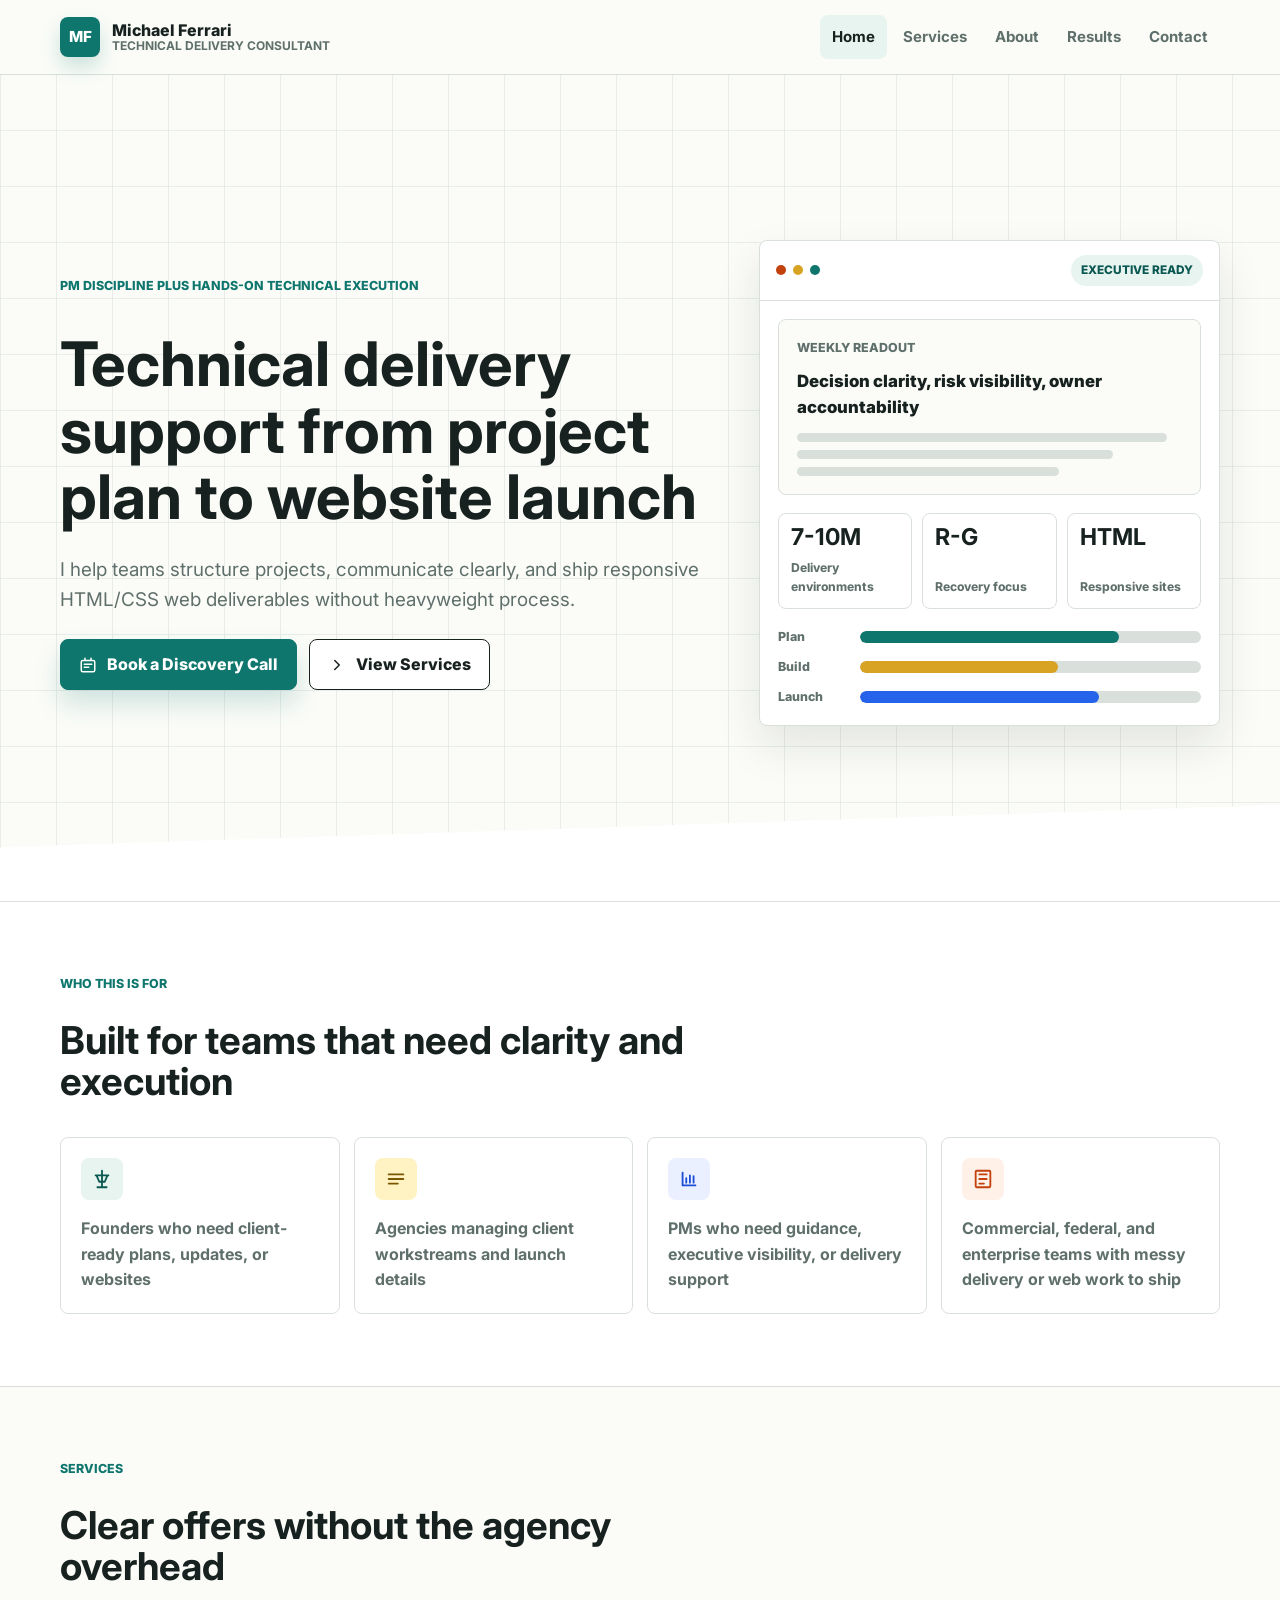
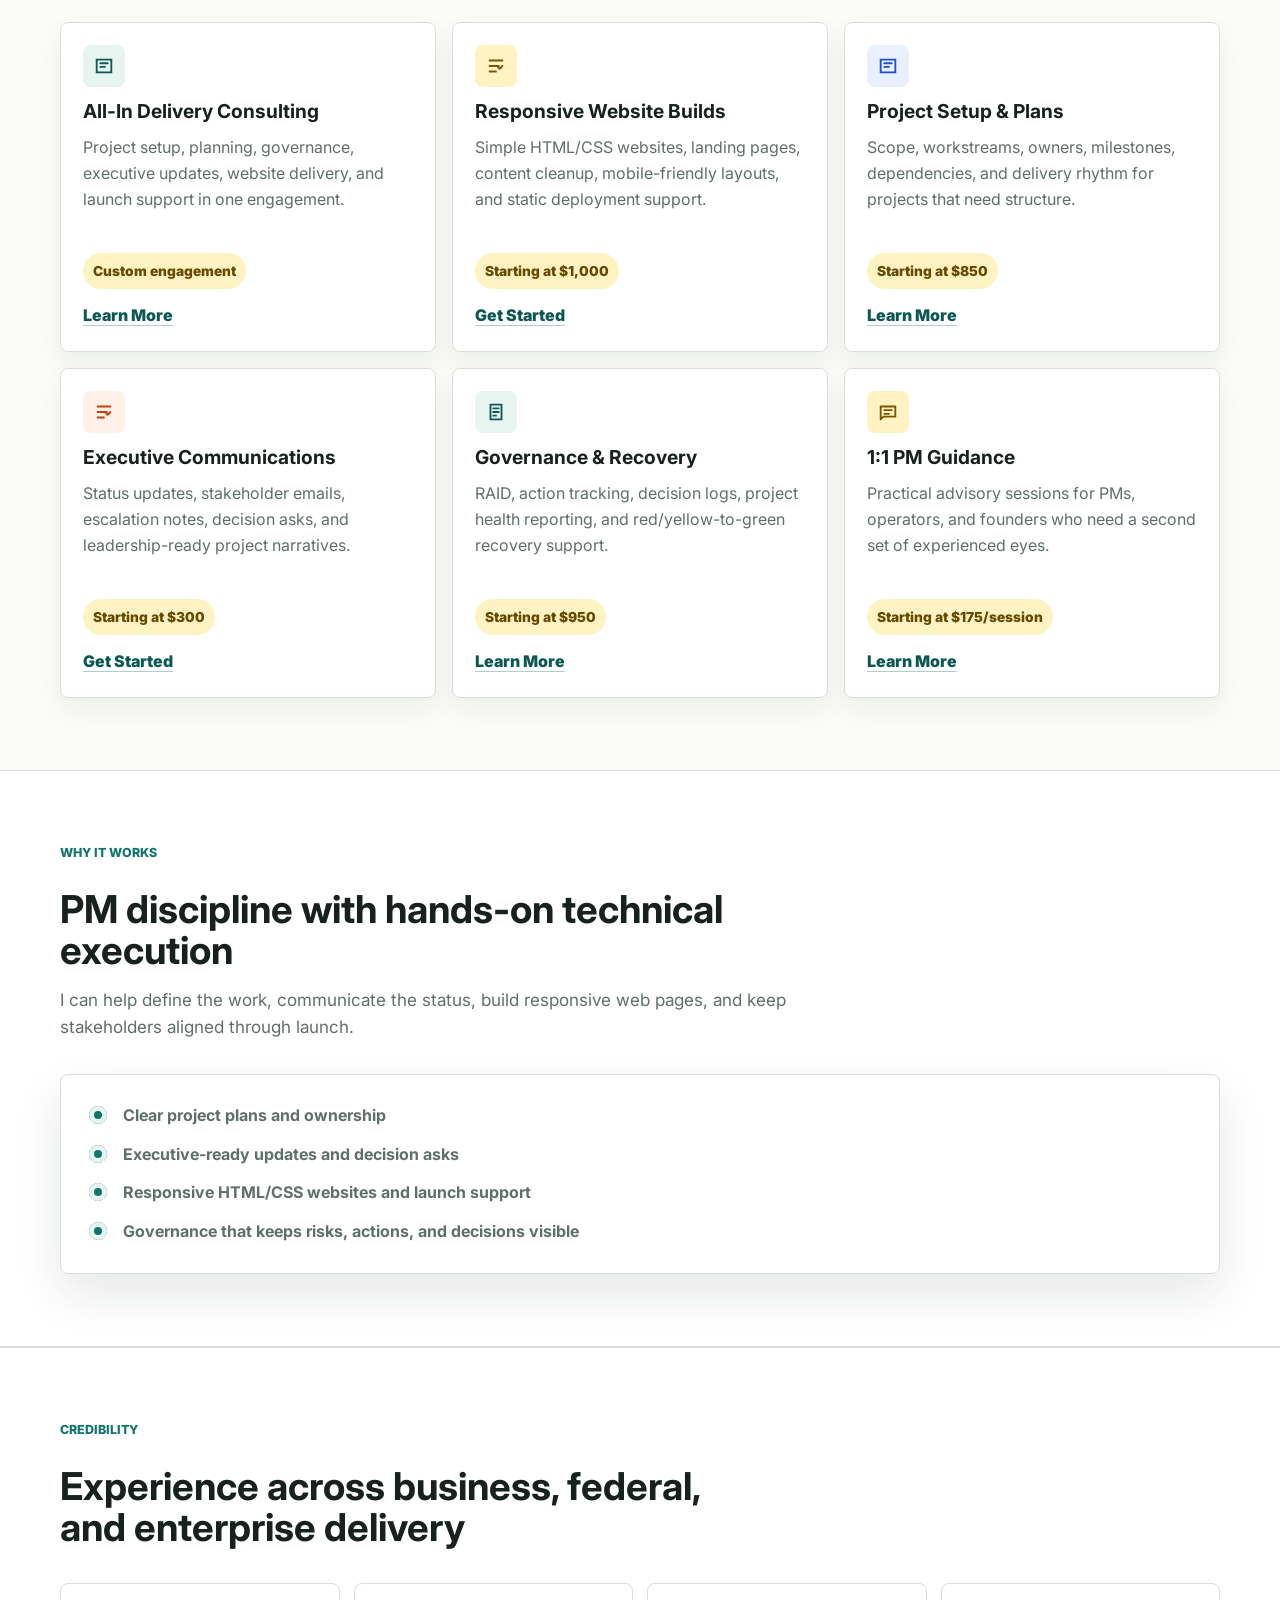
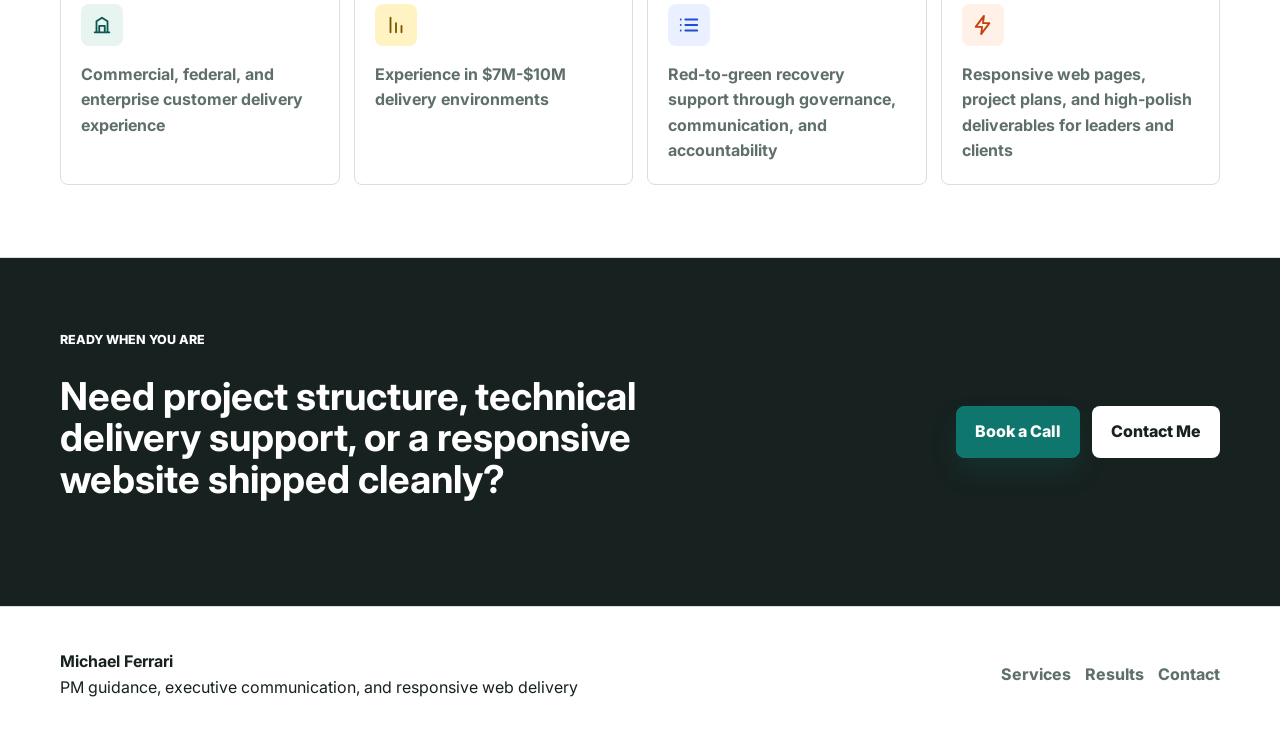
==== index.html @ 396adefd "Add files via upload" ====
<!doctype html>
<html lang="en">
  <head>
    <meta charset="utf-8">
    <meta name="viewport" content="width=device-width, initial-scale=1">
    <meta name="description" content="Michael Ferrari provides technical delivery consulting, PM support, responsive HTML/CSS website builds, project setup, governance, executive updates, and deployment support.">
    <title>Michael Ferrari | Technical Delivery Consulting</title>
    <link rel="preconnect" href="https://fonts.googleapis.com">
    <link rel="preconnect" href="https://fonts.gstatic.com" crossorigin>
    <link href="https://fonts.googleapis.com/css2?family=Inter:wght@500;650;700;800;850&display=swap" rel="stylesheet">
    <link rel="stylesheet" href="styles.css">
  </head>
  <body>
    <a class="skip-link" href="#main">Skip to content</a>
    <header class="site-header">
      <div class="nav-wrap">
        <a class="brand" href="index.html" aria-label="Michael Ferrari home">
          <span class="brand-mark">MF</span>
          <span class="brand-text">Michael Ferrari<span>Technical Delivery Consultant</span></span>
        </a>
        <button class="mobile-toggle" type="button" data-menu-toggle aria-expanded="false" aria-label="Open navigation">
          <svg viewBox="0 0 24 24" aria-hidden="true"><path d="M4 7h16M4 12h16M4 17h16" fill="none" stroke="currentColor" stroke-width="2" stroke-linecap="round"/></svg>
        </button>
        <nav class="nav-menu" data-menu aria-label="Main navigation">
          <a class="nav-link active" href="index.html">Home</a>
          <a class="nav-link" href="services.html">Services</a>
          <a class="nav-link" href="about.html">About</a>
          <a class="nav-link" href="results.html">Results</a>
          <a class="nav-link" href="contact.html">Contact</a>
        </nav>
      </div>
    </header>

    <main id="main">
      <section class="hero">
        <div class="hero-grid">
          <div class="hero-copy">
            <p class="eyebrow">PM discipline plus hands-on technical execution</p>
            <h1>Technical delivery support from project plan to website launch</h1>
            <p class="lead">I help teams structure projects, communicate clearly, and ship responsive HTML/CSS web deliverables without heavyweight process.</p>
            <div class="button-row" aria-label="Primary actions">
              <a class="button primary" href="contact.html">
                <svg viewBox="0 0 24 24" aria-hidden="true"><path d="M7 11h10M7 15h6M8 3v3m8-3v3M5 6h14a2 2 0 0 1 2 2v11a2 2 0 0 1-2 2H5a2 2 0 0 1-2-2V8a2 2 0 0 1 2-2Z" fill="none" stroke="currentColor" stroke-width="2" stroke-linecap="round"/></svg>
                Book a Discovery Call
              </a>
              <a class="button secondary" href="services.html">
                <svg viewBox="0 0 24 24" aria-hidden="true"><path d="m9 18 6-6-6-6" fill="none" stroke="currentColor" stroke-width="2" stroke-linecap="round" stroke-linejoin="round"/></svg>
                View Services
              </a>
            </div>
          </div>

          <div class="dashboard-visual" aria-label="Executive project update preview">
            <div class="dashboard-top">
              <div class="window-dots" aria-hidden="true"><span></span><span></span><span></span></div>
              <span class="status-pill">Executive ready</span>
            </div>
            <div class="dashboard-body">
              <div class="update-preview">
                <div class="preview-label">Weekly readout</div>
                <div class="preview-title">Decision clarity, risk visibility, owner accountability</div>
                <div class="preview-lines" aria-hidden="true"><span></span><span></span><span></span></div>
              </div>
            <div class="metric-grid" aria-label="Project governance metrics">
                <div class="metric"><strong>7-10M</strong><span>Delivery environments</span></div>
                <div class="metric"><strong>R-G</strong><span>Recovery focus</span></div>
                <div class="metric"><strong>HTML</strong><span>Responsive sites</span></div>
              </div>
              <div class="timeline-visual" aria-label="Roadmap progress preview">
                <div class="timeline-row"><span>Plan</span><div class="bar teal"><span></span></div></div>
                <div class="timeline-row"><span>Build</span><div class="bar gold"><span></span></div></div>
                <div class="timeline-row"><span>Launch</span><div class="bar blue"><span></span></div></div>
              </div>
            </div>
          </div>
        </div>
      </section>

      <section class="section alt">
        <div class="container">
          <div class="section-heading">
            <p class="eyebrow">Who this is for</p>
            <h2>Built for teams that need clarity and execution</h2>
          </div>
          <div class="audience-grid">
            <div class="audience-item">
              <span class="icon-box"><svg viewBox="0 0 24 24" aria-hidden="true"><path d="M12 3v18M5 8h14M7 21h10M6 8l3 7h6l3-7" fill="none" stroke="currentColor" stroke-width="2" stroke-linecap="round" stroke-linejoin="round"/></svg></span>
              <p>Founders who need client-ready plans, updates, or websites</p>
            </div>
            <div class="audience-item">
              <span class="icon-box gold"><svg viewBox="0 0 24 24" aria-hidden="true"><path d="M4 7h16M4 12h16M4 17h10" fill="none" stroke="currentColor" stroke-width="2" stroke-linecap="round"/></svg></span>
              <p>Agencies managing client workstreams and launch details</p>
            </div>
            <div class="audience-item">
              <span class="icon-box blue"><svg viewBox="0 0 24 24" aria-hidden="true"><path d="M5 19V5m0 14h14M9 16v-5m4 5V8m4 8v-7" fill="none" stroke="currentColor" stroke-width="2" stroke-linecap="round"/></svg></span>
              <p>PMs who need guidance, executive visibility, or delivery support</p>
            </div>
            <div class="audience-item">
              <span class="icon-box rust"><svg viewBox="0 0 24 24" aria-hidden="true"><path d="M8 7h8M8 12h8M8 17h5M5 3h14a1 1 0 0 1 1 1v16a1 1 0 0 1-1 1H5a1 1 0 0 1-1-1V4a1 1 0 0 1 1-1Z" fill="none" stroke="currentColor" stroke-width="2" stroke-linecap="round"/></svg></span>
              <p>Commercial, federal, and enterprise teams with messy delivery or web work to ship</p>
            </div>
          </div>
        </div>
      </section>

      <section class="section">
        <div class="container">
          <div class="section-heading">
            <p class="eyebrow">Services</p>
            <h2>Clear offers without the agency overhead</h2>
          </div>
          <div class="card-grid">
            <article class="service-card">
              <span class="icon-box"><svg viewBox="0 0 24 24" aria-hidden="true"><path d="M4 5h16v14H4zM8 9h8M8 13h5" fill="none" stroke="currentColor" stroke-width="2" stroke-linecap="round"/></svg></span>
              <h3>All-In Delivery Consulting</h3>
              <p>Project setup, planning, governance, executive updates, website delivery, and launch support in one engagement.</p>
              <span class="price">Custom engagement</span>
              <a class="text-link" href="services.html#all-in">Learn More</a>
            </article>
            <article class="service-card">
              <span class="icon-box gold"><svg viewBox="0 0 24 24" aria-hidden="true"><path d="M5 6h14M5 12h10M5 18h7m7-6-3 3-2-2" fill="none" stroke="currentColor" stroke-width="2" stroke-linecap="round" stroke-linejoin="round"/></svg></span>
              <h3>Responsive Website Builds</h3>
              <p>Simple HTML/CSS websites, landing pages, content cleanup, mobile-friendly layouts, and static deployment support.</p>
              <span class="price">Starting at $1,000</span>
              <a class="text-link" href="services.html#website-delivery">Get Started</a>
            </article>
            <article class="service-card">
              <span class="icon-box blue"><svg viewBox="0 0 24 24" aria-hidden="true"><path d="M4 5h16v14H4zM8 9h8M8 13h5" fill="none" stroke="currentColor" stroke-width="2" stroke-linecap="round"/></svg></span>
              <h3>Project Setup & Plans</h3>
              <p>Scope, workstreams, owners, milestones, dependencies, and delivery rhythm for projects that need structure.</p>
              <span class="price">Starting at $850</span>
              <a class="text-link" href="services.html#project-planning">Learn More</a>
            </article>
            <article class="service-card">
              <span class="icon-box rust"><svg viewBox="0 0 24 24" aria-hidden="true"><path d="M5 6h14M5 12h10M5 18h7m7-6-3 3-2-2" fill="none" stroke="currentColor" stroke-width="2" stroke-linecap="round" stroke-linejoin="round"/></svg></span>
              <h3>Executive Communications</h3>
              <p>Status updates, stakeholder emails, escalation notes, decision asks, and leadership-ready project narratives.</p>
              <span class="price">Starting at $300</span>
              <a class="text-link" href="services.html#communications">Get Started</a>
            </article>
            <article class="service-card">
              <span class="icon-box"><svg viewBox="0 0 24 24" aria-hidden="true"><path d="M6 4h12v16H6zM9 8h6M9 12h6M9 16h3" fill="none" stroke="currentColor" stroke-width="2" stroke-linecap="round"/></svg></span>
              <h3>Governance & Recovery</h3>
              <p>RAID, action tracking, decision logs, project health reporting, and red/yellow-to-green recovery support.</p>
              <span class="price">Starting at $950</span>
              <a class="text-link" href="services.html#governance">Learn More</a>
            </article>
            <article class="service-card">
              <span class="icon-box gold"><svg viewBox="0 0 24 24" aria-hidden="true"><path d="M4 6h16v11H7l-3 3V6zM8 10h8M8 14h5" fill="none" stroke="currentColor" stroke-width="2" stroke-linecap="round" stroke-linejoin="round"/></svg></span>
              <h3>1:1 PM Guidance</h3>
              <p>Practical advisory sessions for PMs, operators, and founders who need a second set of experienced eyes.</p>
              <span class="price">Starting at $175/session</span>
              <a class="text-link" href="services.html#pm-guidance">Learn More</a>
            </article>
          </div>
        </div>
      </section>

      <section class="section alt">
        <div class="container">
          <div class="section-heading">
            <p class="eyebrow">Why it works</p>
            <h2>PM discipline with hands-on technical execution</h2>
            <p class="body-copy">I can help define the work, communicate the status, build responsive web pages, and keep stakeholders aligned through launch.</p>
          </div>
          <div class="statement-panel">
            <ul>
              <li>Clear project plans and ownership</li>
              <li>Executive-ready updates and decision asks</li>
              <li>Responsive HTML/CSS websites and launch support</li>
              <li>Governance that keeps risks, actions, and decisions visible</li>
            </ul>
          </div>
        </div>
      </section>

      <section class="section alt">
        <div class="container">
          <div class="section-heading">
            <p class="eyebrow">Credibility</p>
            <h2>Experience across business, federal, and enterprise delivery</h2>
          </div>
          <div class="proof-grid">
            <div class="proof-item"><span class="icon-box"><svg viewBox="0 0 24 24" aria-hidden="true"><path d="M4 20h16M6 20V8l6-4 6 4v12M9 20v-7h6v7" fill="none" stroke="currentColor" stroke-width="2" stroke-linecap="round" stroke-linejoin="round"/></svg></span><p>Commercial, federal, and enterprise customer delivery experience</p></div>
            <div class="proof-item"><span class="icon-box gold"><svg viewBox="0 0 24 24" aria-hidden="true"><path d="M12 20V10M6 20V4m12 16v-7" fill="none" stroke="currentColor" stroke-width="2" stroke-linecap="round"/></svg></span><p>Experience in $7M-$10M delivery environments</p></div>
            <div class="proof-item"><span class="icon-box blue"><svg viewBox="0 0 24 24" aria-hidden="true"><path d="M8 6h13M8 12h13M8 18h13M3 6h.01M3 12h.01M3 18h.01" fill="none" stroke="currentColor" stroke-width="2" stroke-linecap="round"/></svg></span><p>Red-to-green recovery support through governance, communication, and accountability</p></div>
            <div class="proof-item"><span class="icon-box rust"><svg viewBox="0 0 24 24" aria-hidden="true"><path d="M13 2 4 14h7l-1 8 9-12h-7l1-8Z" fill="none" stroke="currentColor" stroke-width="2" stroke-linejoin="round"/></svg></span><p>Responsive web pages, project plans, and high-polish deliverables for leaders and clients</p></div>
          </div>
        </div>
      </section>

      <section class="section cta-band">
        <div class="container cta-inner">
          <div class="section-heading">
            <p class="eyebrow">Ready when you are</p>
            <h2>Need project structure, technical delivery support, or a responsive website shipped cleanly?</h2>
          </div>
          <div class="button-row">
            <a class="button primary" href="contact.html">Book a Call</a>
            <a class="button secondary" href="contact.html">Contact Me</a>
          </div>
        </div>
      </section>
    </main>

    <footer class="site-footer">
      <div class="footer-grid">
        <p><strong>Michael Ferrari</strong><br>PM guidance, executive communication, and responsive web delivery</p>
        <div class="footer-links">
          <a href="services.html">Services</a>
          <a href="results.html">Results</a>
          <a href="contact.html">Contact</a>
        </div>
      </div>
    </footer>
    <script src="script.js"></script>
  </body>
</html>
---- styles.css ----
:root {
  --ink: #17211f;
  --muted: #5f6f6b;
  --paper: #fbfcf8;
  --white: #ffffff;
  --line: #d9e0dc;
  --teal: #0f766e;
  --teal-dark: #0b5853;
  --gold: #d8a322;
  --blue: #2563eb;
  --rust: #c2410c;
  --green-soft: #e7f4ef;
  --gold-soft: #fff3c4;
  --blue-soft: #eaf0ff;
  --rust-soft: #fff0e8;
  --shadow: 0 20px 45px rgba(23, 33, 31, 0.1);
  --radius: 8px;
  --max: 1160px;
}

* {
  box-sizing: border-box;
}

html {
  scroll-behavior: smooth;
}

body {
  margin: 0;
  font-family: Inter, ui-sans-serif, system-ui, -apple-system, BlinkMacSystemFont, "Segoe UI", sans-serif;
  color: var(--ink);
  background: var(--paper);
  line-height: 1.6;
}

img,
svg {
  max-width: 100%;
}

a {
  color: inherit;
}

.skip-link {
  position: absolute;
  left: -999px;
  top: 12px;
  z-index: 20;
  padding: 10px 14px;
  background: var(--ink);
  color: var(--white);
  border-radius: var(--radius);
}

.skip-link:focus {
  left: 12px;
}

.site-header {
  position: sticky;
  top: 0;
  z-index: 10;
  background: rgba(251, 252, 248, 0.94);
  border-bottom: 1px solid var(--line);
  backdrop-filter: blur(12px);
}

.nav-wrap {
  width: min(100% - 32px, var(--max));
  min-height: 74px;
  margin: 0 auto;
  display: flex;
  align-items: center;
  justify-content: space-between;
  gap: 24px;
}

.brand {
  display: inline-flex;
  align-items: center;
  gap: 12px;
  text-decoration: none;
  font-weight: 800;
  line-height: 1.1;
}

.brand-mark {
  width: 40px;
  height: 40px;
  display: grid;
  place-items: center;
  border-radius: var(--radius);
  color: var(--white);
  background: var(--teal);
  font-size: 0.95rem;
  box-shadow: 0 10px 20px rgba(15, 118, 110, 0.2);
}

.brand-text span {
  display: block;
  color: var(--muted);
  font-size: 0.75rem;
  font-weight: 700;
  text-transform: uppercase;
  letter-spacing: 0;
}

.nav-menu {
  display: flex;
  align-items: center;
  gap: 4px;
}

.nav-link {
  padding: 10px 12px;
  border-radius: var(--radius);
  color: var(--muted);
  font-size: 0.94rem;
  font-weight: 700;
  text-decoration: none;
}

.nav-link:hover,
.nav-link:focus-visible,
.nav-link.active {
  color: var(--ink);
  background: var(--green-soft);
  outline: none;
}

.mobile-toggle {
  display: none;
  width: 44px;
  height: 44px;
  border: 1px solid var(--line);
  border-radius: var(--radius);
  background: var(--white);
  color: var(--ink);
}

.mobile-toggle svg {
  width: 22px;
  height: 22px;
}

.section {
  padding: 72px 0;
}

.section.tight {
  padding: 64px 0;
}

.section.alt {
  background: var(--white);
  border-top: 1px solid var(--line);
  border-bottom: 1px solid var(--line);
}

.container {
  width: min(100% - 32px, var(--max));
  margin: 0 auto;
}

.eyebrow {
  margin: 0 0 12px;
  color: var(--teal);
  font-size: 0.78rem;
  font-weight: 800;
  text-transform: uppercase;
  letter-spacing: 0;
}

h1,
h2,
h3 {
  margin: 0;
  color: var(--ink);
  line-height: 1.08;
  letter-spacing: 0;
}

h1 {
  max-width: 760px;
  font-size: clamp(2.15rem, 4.8vw, 4.2rem);
}

h2 {
  max-width: 700px;
  font-size: clamp(1.65rem, 3vw, 2.65rem);
}

h3 {
  font-size: 1.2rem;
}

p {
  margin: 0;
}

.lead {
  max-width: 720px;
  color: var(--muted);
  font-size: clamp(1rem, 1.5vw, 1.18rem);
}

.body-copy {
  max-width: 780px;
  color: var(--muted);
  font-size: 1.07rem;
}

.hero {
  position: relative;
  min-height: calc(100vh - 74px);
  display: grid;
  align-items: center;
  padding: 54px 0 64px;
  background:
    linear-gradient(90deg, rgba(217, 224, 220, 0.55) 1px, transparent 1px),
    linear-gradient(0deg, rgba(217, 224, 220, 0.55) 1px, transparent 1px),
    var(--paper);
  background-size: 56px 56px;
}

.hero::after {
  content: "";
  position: absolute;
  left: 0;
  right: 0;
  bottom: 0;
  height: 96px;
  background: var(--white);
  clip-path: polygon(0 44%, 100% 0, 100% 100%, 0 100%);
}

.hero-grid {
  position: relative;
  z-index: 1;
  width: min(100% - 32px, var(--max));
  margin: 0 auto;
  display: grid;
  grid-template-columns: minmax(0, 1.05fr) minmax(330px, 0.75fr);
  align-items: center;
  gap: 54px;
}

.hero-copy {
  display: grid;
  gap: 24px;
}

.button-row {
  display: flex;
  flex-wrap: wrap;
  gap: 12px;
  align-items: center;
}

.button {
  min-height: 48px;
  display: inline-flex;
  align-items: center;
  justify-content: center;
  gap: 10px;
  padding: 12px 18px;
  border: 1px solid var(--ink);
  border-radius: var(--radius);
  font-weight: 800;
  text-decoration: none;
  cursor: pointer;
  transition: transform 0.2s ease, box-shadow 0.2s ease, background 0.2s ease;
}

.button svg {
  width: 18px;
  height: 18px;
  flex: 0 0 auto;
}

.button.primary {
  border-color: var(--teal);
  background: var(--teal);
  color: var(--white);
  box-shadow: 0 14px 26px rgba(15, 118, 110, 0.18);
}

.button.secondary {
  background: var(--white);
  color: var(--ink);
}

.button.ghost {
  border-color: var(--line);
  background: transparent;
  color: var(--ink);
}

.button:hover,
.button:focus-visible {
  transform: translateY(-2px);
  box-shadow: 0 16px 28px rgba(23, 33, 31, 0.12);
  outline: none;
}

.dashboard-visual {
  border: 1px solid var(--line);
  border-radius: var(--radius);
  background: var(--white);
  box-shadow: var(--shadow);
  overflow: hidden;
}

.dashboard-top {
  min-height: 56px;
  display: flex;
  align-items: center;
  justify-content: space-between;
  gap: 12px;
  padding: 14px 16px;
  border-bottom: 1px solid var(--line);
}

.window-dots {
  display: flex;
  gap: 7px;
}

.window-dots span {
  width: 10px;
  height: 10px;
  border-radius: 50%;
  background: var(--line);
}

.window-dots span:nth-child(1) {
  background: var(--rust);
}

.window-dots span:nth-child(2) {
  background: var(--gold);
}

.window-dots span:nth-child(3) {
  background: var(--teal);
}

.status-pill {
  padding: 6px 10px;
  border-radius: 999px;
  background: var(--green-soft);
  color: var(--teal-dark);
  font-size: 0.74rem;
  font-weight: 800;
  text-transform: uppercase;
  white-space: nowrap;
}

.dashboard-body {
  display: grid;
  gap: 18px;
  padding: 18px;
}

.update-preview {
  border: 1px solid var(--line);
  border-radius: var(--radius);
  padding: 18px;
  background: var(--paper);
}

.preview-label {
  margin-bottom: 10px;
  color: var(--muted);
  font-size: 0.78rem;
  font-weight: 800;
  text-transform: uppercase;
}

.preview-title {
  margin-bottom: 12px;
  font-size: 1.05rem;
  font-weight: 850;
}

.preview-lines {
  display: grid;
  gap: 8px;
}

.preview-lines span {
  height: 9px;
  border-radius: 999px;
  background: var(--line);
}

.preview-lines span:nth-child(1) {
  width: 96%;
}

.preview-lines span:nth-child(2) {
  width: 82%;
}

.preview-lines span:nth-child(3) {
  width: 68%;
}

.metric-grid {
  display: grid;
  grid-template-columns: repeat(3, 1fr);
  gap: 10px;
}

.metric {
  min-height: 86px;
  display: grid;
  align-content: space-between;
  gap: 8px;
  padding: 12px;
  border: 1px solid var(--line);
  border-radius: var(--radius);
  background: var(--white);
}

.metric strong {
  font-size: 1.45rem;
  line-height: 1;
}

.metric span {
  color: var(--muted);
  font-size: 0.76rem;
  font-weight: 750;
}

.timeline-visual {
  display: grid;
  gap: 10px;
}

.timeline-row {
  display: grid;
  grid-template-columns: 72px 1fr;
  align-items: center;
  gap: 10px;
  color: var(--muted);
  font-size: 0.78rem;
  font-weight: 800;
}

.bar {
  height: 12px;
  border-radius: 999px;
  background: var(--line);
  overflow: hidden;
}

.bar span {
  display: block;
  height: 100%;
  border-radius: 999px;
}

.bar.teal span {
  width: 76%;
  background: var(--teal);
}

.bar.gold span {
  width: 58%;
  background: var(--gold);
}

.bar.blue span {
  width: 70%;
  background: var(--blue);
}

.section-heading {
  display: grid;
  gap: 14px;
  margin-bottom: 34px;
}

.audience-grid,
.proof-grid {
  display: grid;
  grid-template-columns: repeat(4, 1fr);
  gap: 14px;
}

.audience-item,
.proof-item {
  min-height: 156px;
  display: grid;
  align-content: start;
  gap: 16px;
  padding: 20px;
  border: 1px solid var(--line);
  border-radius: var(--radius);
  background: var(--white);
}

.icon-box {
  width: 42px;
  height: 42px;
  display: grid;
  place-items: center;
  border-radius: var(--radius);
  color: var(--teal-dark);
  background: var(--green-soft);
}

.icon-box.gold {
  color: #7a5600;
  background: var(--gold-soft);
}

.icon-box.blue {
  color: #1d4ed8;
  background: var(--blue-soft);
}

.icon-box.rust {
  color: var(--rust);
  background: var(--rust-soft);
}

.icon-box svg {
  width: 22px;
  height: 22px;
}

.audience-item p,
.proof-item p {
  color: var(--muted);
  font-weight: 700;
}

.card-grid {
  display: grid;
  grid-template-columns: repeat(3, 1fr);
  gap: 16px;
}

.service-card {
  min-height: 330px;
  display: grid;
  grid-template-rows: auto auto 1fr auto auto;
  gap: 14px;
  padding: 22px;
  border: 1px solid var(--line);
  border-radius: var(--radius);
  background: var(--white);
  box-shadow: 0 12px 26px rgba(23, 33, 31, 0.06);
}

.service-card p {
  color: var(--muted);
}

.process-grid {
  display: grid;
  grid-template-columns: repeat(4, 1fr);
  gap: 16px;
}

.process-item {
  min-height: 210px;
  display: grid;
  align-content: start;
  gap: 14px;
  padding: 22px;
  border: 1px solid var(--line);
  border-radius: var(--radius);
  background: var(--white);
}

.process-item p {
  color: var(--muted);
}

.positioning-layout {
  display: grid;
  grid-template-columns: minmax(0, 0.92fr) minmax(320px, 0.55fr);
  gap: 42px;
  align-items: end;
  margin-bottom: 30px;
}

.positioning-layout .section-heading {
  margin-bottom: 0;
}

.about-cta-card {
  display: grid;
  gap: 16px;
  padding: 24px;
  border: 1px solid var(--line);
  border-radius: var(--radius);
  background: var(--paper);
  box-shadow: 0 12px 26px rgba(23, 33, 31, 0.06);
}

.about-cta-card p {
  color: var(--muted);
}

.expectation-grid .process-item {
  min-height: 190px;
  border-top: 4px solid var(--teal);
}

.expectation-grid .process-item:nth-child(2) {
  border-top-color: var(--rust);
}

.expectation-grid .process-item:nth-child(3) {
  border-top-color: var(--gold);
}

.expectation-grid .process-item:nth-child(4) {
  border-top-color: var(--blue);
}

.price {
  display: inline-flex;
  width: fit-content;
  align-items: center;
  gap: 8px;
  padding: 7px 10px;
  border-radius: 999px;
  background: var(--gold-soft);
  color: #674900;
  font-size: 0.86rem;
  font-weight: 850;
}

.text-link {
  color: var(--teal-dark);
  font-weight: 850;
  text-decoration-color: rgba(15, 118, 110, 0.35);
  text-underline-offset: 4px;
}

.split {
  display: grid;
  grid-template-columns: minmax(0, 0.85fr) minmax(320px, 0.55fr);
  gap: 54px;
  align-items: center;
}

.statement-panel {
  padding: 28px;
  border: 1px solid var(--line);
  border-radius: var(--radius);
  background: var(--white);
  box-shadow: var(--shadow);
}

.statement-panel ul,
.check-list {
  margin: 0;
  padding: 0;
  list-style: none;
  display: grid;
  gap: 13px;
}

.statement-panel li,
.check-list li {
  display: grid;
  grid-template-columns: 24px 1fr;
  gap: 10px;
  color: var(--muted);
  font-weight: 700;
}

.statement-panel li::before,
.check-list li::before {
  content: "";
  width: 18px;
  height: 18px;
  margin-top: 3px;
  border-radius: 50%;
  background: var(--teal);
  box-shadow: inset 0 0 0 5px var(--green-soft);
}

.cta-band {
  background: var(--ink);
  color: var(--white);
}

.cta-band h2,
.cta-band p {
  color: var(--white);
}

.cta-inner {
  display: grid;
  grid-template-columns: 1fr auto;
  align-items: center;
  gap: 28px;
}

.cta-inner .button.secondary {
  border-color: rgba(255, 255, 255, 0.25);
}

.page-hero {
  padding: 68px 0 58px;
  background:
    linear-gradient(90deg, rgba(217, 224, 220, 0.5) 1px, transparent 1px),
    linear-gradient(0deg, rgba(217, 224, 220, 0.5) 1px, transparent 1px),
    var(--paper);
  background-size: 56px 56px;
  border-bottom: 1px solid var(--line);
}

.page-hero .container {
  display: grid;
  gap: 18px;
}

.service-nav {
  display: flex;
  flex-wrap: wrap;
  gap: 10px;
  margin-top: 6px;
}

.service-nav a {
  padding: 9px 12px;
  border: 1px solid var(--line);
  border-radius: 999px;
  background: var(--white);
  color: var(--teal-dark);
  font-size: 0.9rem;
  font-weight: 800;
  text-decoration: none;
}

.service-nav a:hover,
.service-nav a:focus-visible {
  border-color: var(--teal);
  outline: none;
}

.service-section {
  padding: 58px 0;
  border-bottom: 1px solid var(--line);
}

.service-detail {
  display: grid;
  grid-template-columns: minmax(0, 0.8fr) minmax(320px, 0.55fr);
  gap: 44px;
  align-items: start;
}

.service-copy {
  display: grid;
  gap: 18px;
}

.included-box {
  padding: 24px;
  border: 1px solid var(--line);
  border-radius: var(--radius);
  background: var(--white);
  box-shadow: 0 12px 26px rgba(23, 33, 31, 0.06);
}

.included-box h3 {
  margin-bottom: 16px;
}

.sample-grid {
  display: grid;
  grid-template-columns: repeat(3, 1fr);
  gap: 16px;
}

.proof-stat-grid {
  display: grid;
  grid-template-columns: repeat(3, 1fr);
  gap: 16px;
}

.stat-card {
  min-height: 250px;
  display: grid;
  align-content: start;
  gap: 12px;
  padding: 24px;
  border: 1px solid var(--line);
  border-radius: var(--radius);
  background: var(--paper);
  box-shadow: 0 12px 26px rgba(23, 33, 31, 0.06);
}

.stat-card strong {
  font-size: clamp(2rem, 5vw, 3.3rem);
  line-height: 1;
}

.stat-card span {
  color: var(--teal-dark);
  font-weight: 850;
}

.stat-card p {
  color: var(--muted);
}

.sample-card {
  display: grid;
  gap: 18px;
  padding: 22px;
  border: 1px solid var(--line);
  border-radius: var(--radius);
  background: var(--white);
}

.sample-card h2,
.contact-card h2,
.template-header h2 {
  font-size: 1.35rem;
}

.before-after {
  display: grid;
  gap: 12px;
}

.before-after div {
  padding: 14px;
  border-radius: var(--radius);
  background: var(--paper);
  border: 1px solid var(--line);
}

.before-after strong {
  display: block;
  margin-bottom: 4px;
  font-size: 0.8rem;
  text-transform: uppercase;
  color: var(--teal-dark);
}

.template-preview {
  margin-top: 26px;
  border: 1px solid var(--line);
  border-radius: var(--radius);
  background: var(--white);
  box-shadow: var(--shadow);
  overflow: hidden;
}

.template-header {
  display: flex;
  justify-content: space-between;
  gap: 16px;
  padding: 18px;
  border-bottom: 1px solid var(--line);
}

.template-grid {
  display: grid;
  grid-template-columns: 1fr 1fr;
  gap: 1px;
  background: var(--line);
}

.template-cell {
  min-height: 140px;
  padding: 18px;
  background: var(--white);
}

.template-cell h3 {
  margin-bottom: 10px;
}

.template-cell p {
  color: var(--muted);
}

.contact-layout {
  display: grid;
  grid-template-columns: minmax(0, 0.65fr) minmax(360px, 0.72fr);
  gap: 48px;
  align-items: start;
}

.contact-aside {
  display: grid;
  gap: 22px;
}

.contact-card {
  padding: 24px;
  border: 1px solid var(--line);
  border-radius: var(--radius);
  background: var(--white);
}

.contact-card h3 {
  margin-bottom: 10px;
}

.contact-card p {
  color: var(--muted);
}

.form-card {
  padding: 26px;
  border: 1px solid var(--line);
  border-radius: var(--radius);
  background: var(--white);
  box-shadow: var(--shadow);
}

.contact-form {
  display: grid;
  gap: 16px;
}

.field-group {
  display: grid;
  gap: 7px;
}

label {
  color: var(--ink);
  font-size: 0.92rem;
  font-weight: 800;
}

input,
select,
textarea {
  width: 100%;
  min-height: 48px;
  padding: 12px 13px;
  border: 1px solid var(--line);
  border-radius: var(--radius);
  background: var(--paper);
  color: var(--ink);
  font: inherit;
}

textarea {
  min-height: 150px;
  resize: vertical;
}

input:focus,
select:focus,
textarea:focus {
  border-color: var(--teal);
  outline: 3px solid rgba(15, 118, 110, 0.16);
}

.form-note {
  color: var(--muted);
  font-size: 0.91rem;
}

.form-status {
  min-height: 24px;
  color: var(--teal-dark);
  font-weight: 800;
}

.site-footer {
  padding: 42px 0;
  background: var(--white);
  border-top: 1px solid var(--line);
}

.footer-grid {
  width: min(100% - 32px, var(--max));
  margin: 0 auto;
  display: grid;
  grid-template-columns: 1fr auto;
  gap: 24px;
  align-items: center;
}

.footer-links {
  display: flex;
  flex-wrap: wrap;
  gap: 14px;
}

.footer-links a {
  color: var(--muted);
  font-weight: 750;
  text-decoration: none;
}

.footer-links a:hover,
.footer-links a:focus-visible {
  color: var(--teal-dark);
  outline: none;
}

@media (max-width: 980px) {
  .hero-grid,
  .split,
  .positioning-layout,
  .service-detail,
  .contact-layout,
  .cta-inner {
    grid-template-columns: 1fr;
  }

  .dashboard-visual {
    max-width: 640px;
  }

  .audience-grid,
  .proof-grid,
  .card-grid,
  .process-grid,
  .proof-stat-grid {
    grid-template-columns: repeat(2, 1fr);
  }

  .sample-grid {
    grid-template-columns: 1fr;
  }
}

@media (max-width: 760px) {
  .nav-wrap {
    min-height: 68px;
  }

  .mobile-toggle {
    display: grid;
    place-items: center;
  }

  .nav-menu {
    position: absolute;
    left: 16px;
    right: 16px;
    top: 76px;
    display: none;
    flex-direction: column;
    align-items: stretch;
    gap: 6px;
    padding: 12px;
    border: 1px solid var(--line);
    border-radius: var(--radius);
    background: var(--white);
    box-shadow: var(--shadow);
  }

  .nav-menu.open {
    display: flex;
  }

  .nav-link {
    padding: 12px;
  }

  .hero {
    min-height: auto;
    padding-top: 44px;
  }

  .hero-grid {
    grid-template-columns: 1fr;
    gap: 34px;
  }

  .section,
  .service-section {
    padding: 58px 0;
  }

  .page-hero {
    padding: 56px 0;
  }

  .audience-grid,
  .proof-grid,
  .card-grid,
  .process-grid,
  .proof-stat-grid,
  .metric-grid,
  .template-grid {
    grid-template-columns: 1fr;
  }

  .service-card {
    min-height: auto;
  }

  .footer-grid {
    grid-template-columns: 1fr;
  }
}

@media (max-width: 460px) {
  .brand-text span {
    display: none;
  }

  .button,
  .button-row {
    width: 100%;
  }

  .template-header {
    display: grid;
  }
}
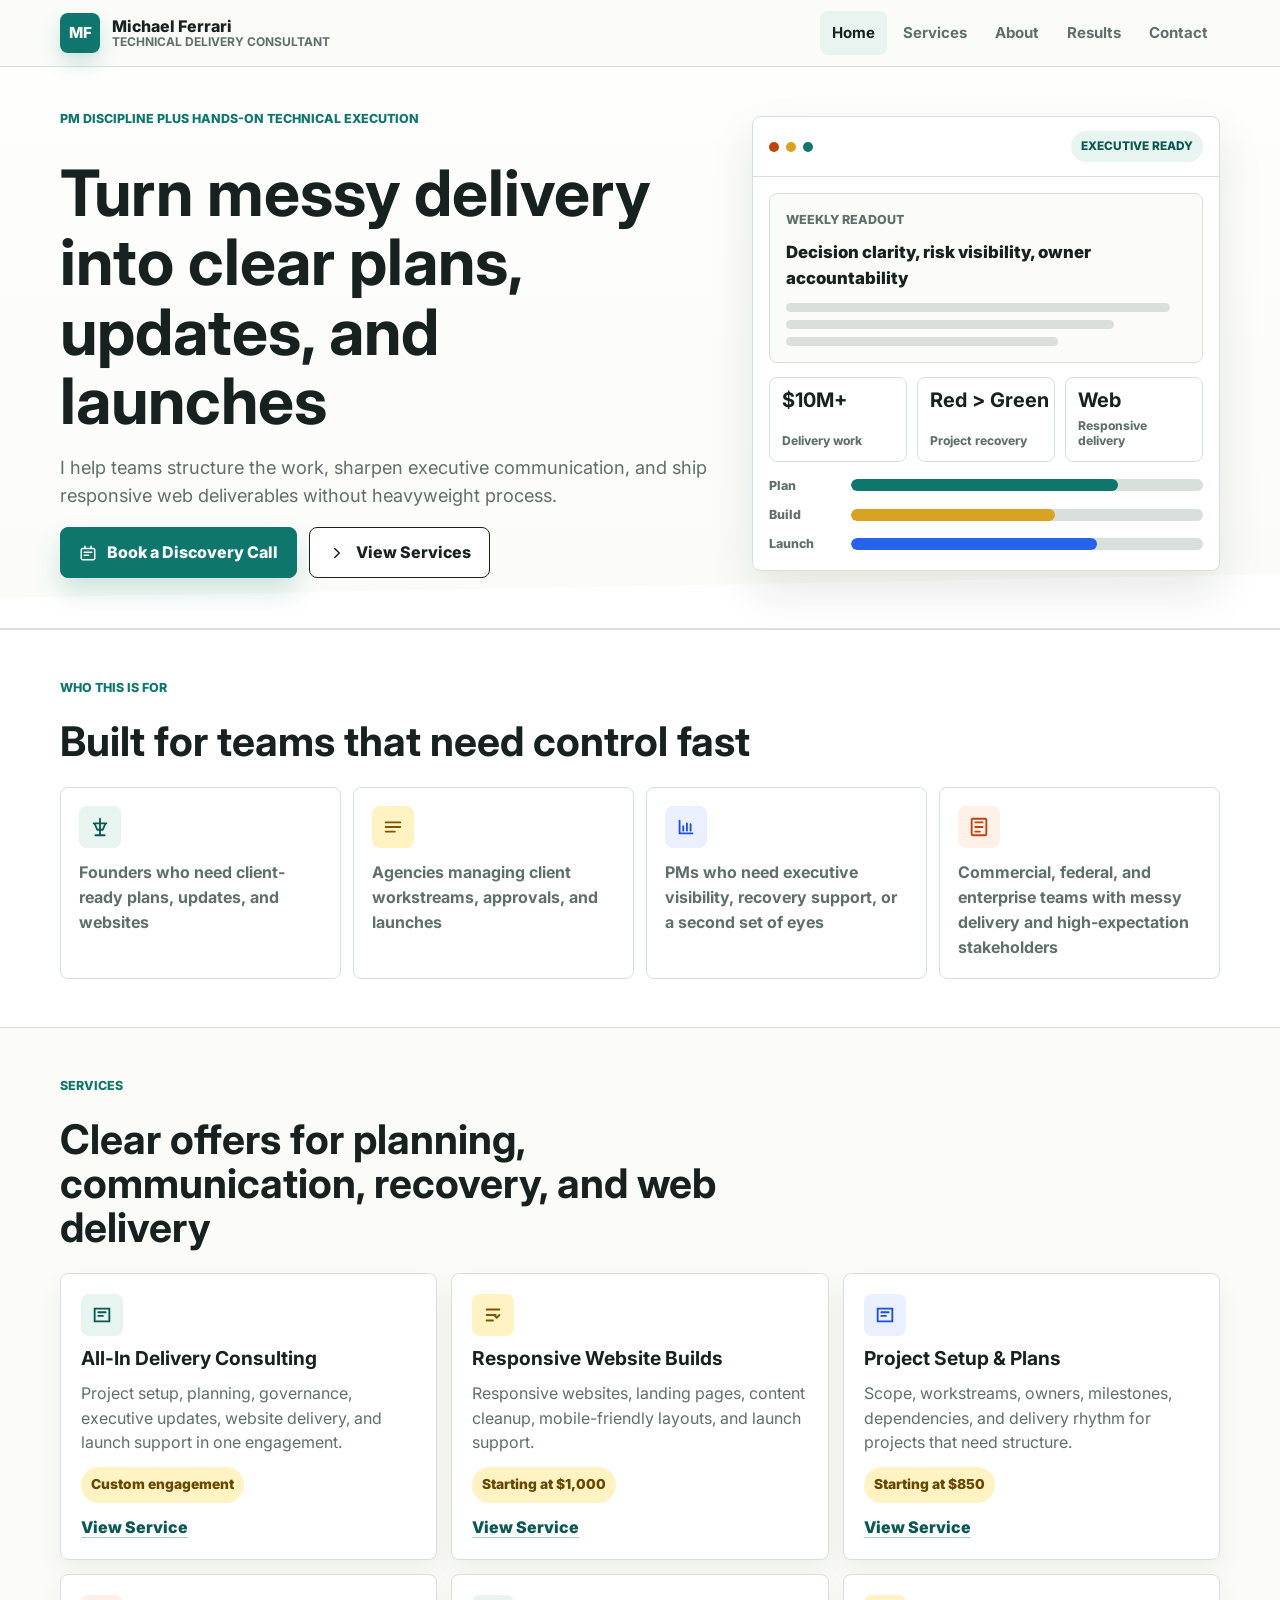
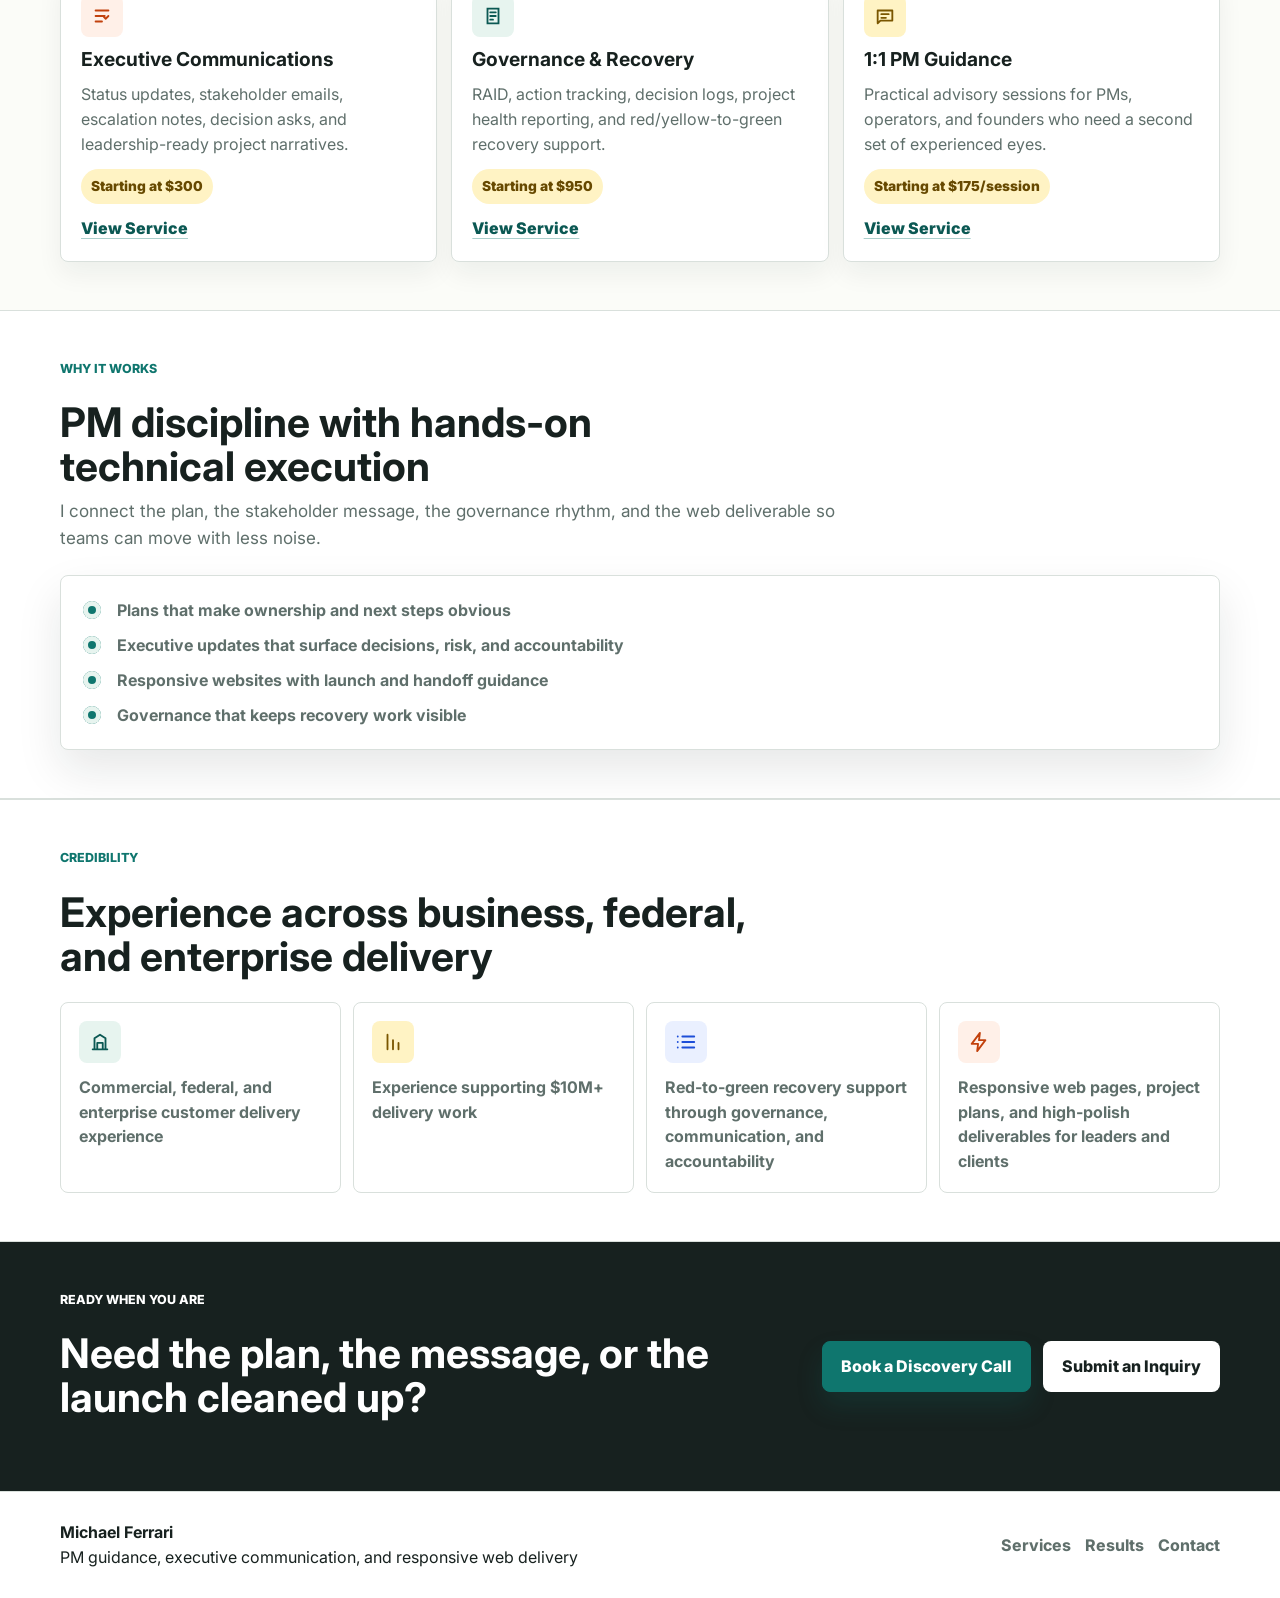
==== commit 93eead6b: "Add files via upload" ====
--- a/index.html
+++ b/index.html
@@ -3,7 +3,7 @@
   <head>
     <meta charset="utf-8">
     <meta name="viewport" content="width=device-width, initial-scale=1">
-    <meta name="description" content="Michael Ferrari provides technical delivery consulting, PM support, responsive HTML/CSS website builds, project setup, governance, executive updates, and deployment support.">
+    <meta name="description" content="Michael Ferrari helps teams turn messy delivery into clear plans, executive-ready communication, responsive websites, governance, recovery, and launch support.">
     <title>Michael Ferrari | Technical Delivery Consulting</title>
     <link rel="preconnect" href="https://fonts.googleapis.com">
     <link rel="preconnect" href="https://fonts.gstatic.com" crossorigin>
@@ -36,8 +36,8 @@
         <div class="hero-grid">
           <div class="hero-copy">
             <p class="eyebrow">PM discipline plus hands-on technical execution</p>
-            <h1>Technical delivery support from project plan to website launch</h1>
-            <p class="lead">I help teams structure projects, communicate clearly, and ship responsive HTML/CSS web deliverables without heavyweight process.</p>
+            <h1>Turn messy delivery into clear plans, updates, and launches</h1>
+            <p class="lead">I help teams structure the work, sharpen executive communication, and ship responsive web deliverables without heavyweight process.</p>
             <div class="button-row" aria-label="Primary actions">
               <a class="button primary" href="contact.html">
                 <svg viewBox="0 0 24 24" aria-hidden="true"><path d="M7 11h10M7 15h6M8 3v3m8-3v3M5 6h14a2 2 0 0 1 2 2v11a2 2 0 0 1-2 2H5a2 2 0 0 1-2-2V8a2 2 0 0 1 2-2Z" fill="none" stroke="currentColor" stroke-width="2" stroke-linecap="round"/></svg>
@@ -62,9 +62,9 @@
                 <div class="preview-lines" aria-hidden="true"><span></span><span></span><span></span></div>
               </div>
             <div class="metric-grid" aria-label="Project governance metrics">
-                <div class="metric"><strong>7-10M</strong><span>Delivery environments</span></div>
-                <div class="metric"><strong>R-G</strong><span>Recovery focus</span></div>
-                <div class="metric"><strong>HTML</strong><span>Responsive sites</span></div>
+                <div class="metric"><strong>$10M+</strong><span>Delivery work</span></div>
+                <div class="metric"><strong><span class="metric-full">Red &gt; Green</span><span class="metric-short">R&gt;G</span></strong><span>Project recovery</span></div>
+                <div class="metric"><strong>Web</strong><span>Responsive delivery</span></div>
               </div>
               <div class="timeline-visual" aria-label="Roadmap progress preview">
                 <div class="timeline-row"><span>Plan</span><div class="bar teal"><span></span></div></div>
@@ -80,24 +80,24 @@
         <div class="container">
           <div class="section-heading">
             <p class="eyebrow">Who this is for</p>
-            <h2>Built for teams that need clarity and execution</h2>
+            <h2>Built for teams that need control fast</h2>
           </div>
           <div class="audience-grid">
             <div class="audience-item">
               <span class="icon-box"><svg viewBox="0 0 24 24" aria-hidden="true"><path d="M12 3v18M5 8h14M7 21h10M6 8l3 7h6l3-7" fill="none" stroke="currentColor" stroke-width="2" stroke-linecap="round" stroke-linejoin="round"/></svg></span>
-              <p>Founders who need client-ready plans, updates, or websites</p>
+              <p>Founders who need client-ready plans, updates, and websites</p>
             </div>
             <div class="audience-item">
               <span class="icon-box gold"><svg viewBox="0 0 24 24" aria-hidden="true"><path d="M4 7h16M4 12h16M4 17h10" fill="none" stroke="currentColor" stroke-width="2" stroke-linecap="round"/></svg></span>
-              <p>Agencies managing client workstreams and launch details</p>
+              <p>Agencies managing client workstreams, approvals, and launches</p>
             </div>
             <div class="audience-item">
               <span class="icon-box blue"><svg viewBox="0 0 24 24" aria-hidden="true"><path d="M5 19V5m0 14h14M9 16v-5m4 5V8m4 8v-7" fill="none" stroke="currentColor" stroke-width="2" stroke-linecap="round"/></svg></span>
-              <p>PMs who need guidance, executive visibility, or delivery support</p>
+              <p>PMs who need executive visibility, recovery support, or a second set of eyes</p>
             </div>
             <div class="audience-item">
               <span class="icon-box rust"><svg viewBox="0 0 24 24" aria-hidden="true"><path d="M8 7h8M8 12h8M8 17h5M5 3h14a1 1 0 0 1 1 1v16a1 1 0 0 1-1 1H5a1 1 0 0 1-1-1V4a1 1 0 0 1 1-1Z" fill="none" stroke="currentColor" stroke-width="2" stroke-linecap="round"/></svg></span>
-              <p>Commercial, federal, and enterprise teams with messy delivery or web work to ship</p>
+              <p>Commercial, federal, and enterprise teams with messy delivery and high-expectation stakeholders</p>
             </div>
           </div>
         </div>
@@ -107,7 +107,7 @@
         <div class="container">
           <div class="section-heading">
             <p class="eyebrow">Services</p>
-            <h2>Clear offers without the agency overhead</h2>
+            <h2>Clear offers for planning, communication, recovery, and web delivery</h2>
           </div>
           <div class="card-grid">
             <article class="service-card">
@@ -115,42 +115,42 @@
               <h3>All-In Delivery Consulting</h3>
               <p>Project setup, planning, governance, executive updates, website delivery, and launch support in one engagement.</p>
               <span class="price">Custom engagement</span>
-              <a class="text-link" href="services.html#all-in">Learn More</a>
+              <a class="text-link" href="services.html#all-in">View Service</a>
             </article>
             <article class="service-card">
               <span class="icon-box gold"><svg viewBox="0 0 24 24" aria-hidden="true"><path d="M5 6h14M5 12h10M5 18h7m7-6-3 3-2-2" fill="none" stroke="currentColor" stroke-width="2" stroke-linecap="round" stroke-linejoin="round"/></svg></span>
               <h3>Responsive Website Builds</h3>
-              <p>Simple HTML/CSS websites, landing pages, content cleanup, mobile-friendly layouts, and static deployment support.</p>
+              <p>Responsive websites, landing pages, content cleanup, mobile-friendly layouts, and launch support.</p>
               <span class="price">Starting at $1,000</span>
-              <a class="text-link" href="services.html#website-delivery">Get Started</a>
+              <a class="text-link" href="services.html#website-delivery">View Service</a>
             </article>
             <article class="service-card">
               <span class="icon-box blue"><svg viewBox="0 0 24 24" aria-hidden="true"><path d="M4 5h16v14H4zM8 9h8M8 13h5" fill="none" stroke="currentColor" stroke-width="2" stroke-linecap="round"/></svg></span>
               <h3>Project Setup & Plans</h3>
               <p>Scope, workstreams, owners, milestones, dependencies, and delivery rhythm for projects that need structure.</p>
               <span class="price">Starting at $850</span>
-              <a class="text-link" href="services.html#project-planning">Learn More</a>
+              <a class="text-link" href="services.html#project-planning">View Service</a>
             </article>
             <article class="service-card">
               <span class="icon-box rust"><svg viewBox="0 0 24 24" aria-hidden="true"><path d="M5 6h14M5 12h10M5 18h7m7-6-3 3-2-2" fill="none" stroke="currentColor" stroke-width="2" stroke-linecap="round" stroke-linejoin="round"/></svg></span>
               <h3>Executive Communications</h3>
               <p>Status updates, stakeholder emails, escalation notes, decision asks, and leadership-ready project narratives.</p>
               <span class="price">Starting at $300</span>
-              <a class="text-link" href="services.html#communications">Get Started</a>
+              <a class="text-link" href="services.html#communications">View Service</a>
             </article>
             <article class="service-card">
               <span class="icon-box"><svg viewBox="0 0 24 24" aria-hidden="true"><path d="M6 4h12v16H6zM9 8h6M9 12h6M9 16h3" fill="none" stroke="currentColor" stroke-width="2" stroke-linecap="round"/></svg></span>
               <h3>Governance & Recovery</h3>
               <p>RAID, action tracking, decision logs, project health reporting, and red/yellow-to-green recovery support.</p>
               <span class="price">Starting at $950</span>
-              <a class="text-link" href="services.html#governance">Learn More</a>
+              <a class="text-link" href="services.html#governance">View Service</a>
             </article>
             <article class="service-card">
               <span class="icon-box gold"><svg viewBox="0 0 24 24" aria-hidden="true"><path d="M4 6h16v11H7l-3 3V6zM8 10h8M8 14h5" fill="none" stroke="currentColor" stroke-width="2" stroke-linecap="round" stroke-linejoin="round"/></svg></span>
               <h3>1:1 PM Guidance</h3>
               <p>Practical advisory sessions for PMs, operators, and founders who need a second set of experienced eyes.</p>
               <span class="price">Starting at $175/session</span>
-              <a class="text-link" href="services.html#pm-guidance">Learn More</a>
+              <a class="text-link" href="services.html#pm-guidance">View Service</a>
             </article>
           </div>
         </div>
@@ -161,14 +161,14 @@
           <div class="section-heading">
             <p class="eyebrow">Why it works</p>
             <h2>PM discipline with hands-on technical execution</h2>
-            <p class="body-copy">I can help define the work, communicate the status, build responsive web pages, and keep stakeholders aligned through launch.</p>
+            <p class="body-copy">I connect the plan, the stakeholder message, the governance rhythm, and the web deliverable so teams can move with less noise.</p>
           </div>
           <div class="statement-panel">
             <ul>
-              <li>Clear project plans and ownership</li>
-              <li>Executive-ready updates and decision asks</li>
-              <li>Responsive HTML/CSS websites and launch support</li>
-              <li>Governance that keeps risks, actions, and decisions visible</li>
+              <li>Plans that make ownership and next steps obvious</li>
+              <li>Executive updates that surface decisions, risk, and accountability</li>
+              <li>Responsive websites with launch and handoff guidance</li>
+              <li>Governance that keeps recovery work visible</li>
             </ul>
           </div>
         </div>
@@ -182,7 +182,7 @@
           </div>
           <div class="proof-grid">
             <div class="proof-item"><span class="icon-box"><svg viewBox="0 0 24 24" aria-hidden="true"><path d="M4 20h16M6 20V8l6-4 6 4v12M9 20v-7h6v7" fill="none" stroke="currentColor" stroke-width="2" stroke-linecap="round" stroke-linejoin="round"/></svg></span><p>Commercial, federal, and enterprise customer delivery experience</p></div>
-            <div class="proof-item"><span class="icon-box gold"><svg viewBox="0 0 24 24" aria-hidden="true"><path d="M12 20V10M6 20V4m12 16v-7" fill="none" stroke="currentColor" stroke-width="2" stroke-linecap="round"/></svg></span><p>Experience in $7M-$10M delivery environments</p></div>
+            <div class="proof-item"><span class="icon-box gold"><svg viewBox="0 0 24 24" aria-hidden="true"><path d="M12 20V10M6 20V4m12 16v-7" fill="none" stroke="currentColor" stroke-width="2" stroke-linecap="round"/></svg></span><p>Experience supporting $10M+ delivery work</p></div>
             <div class="proof-item"><span class="icon-box blue"><svg viewBox="0 0 24 24" aria-hidden="true"><path d="M8 6h13M8 12h13M8 18h13M3 6h.01M3 12h.01M3 18h.01" fill="none" stroke="currentColor" stroke-width="2" stroke-linecap="round"/></svg></span><p>Red-to-green recovery support through governance, communication, and accountability</p></div>
             <div class="proof-item"><span class="icon-box rust"><svg viewBox="0 0 24 24" aria-hidden="true"><path d="M13 2 4 14h7l-1 8 9-12h-7l1-8Z" fill="none" stroke="currentColor" stroke-width="2" stroke-linejoin="round"/></svg></span><p>Responsive web pages, project plans, and high-polish deliverables for leaders and clients</p></div>
           </div>
@@ -193,11 +193,11 @@
         <div class="container cta-inner">
           <div class="section-heading">
             <p class="eyebrow">Ready when you are</p>
-            <h2>Need project structure, technical delivery support, or a responsive website shipped cleanly?</h2>
+            <h2>Need the plan, the message, or the launch cleaned up?</h2>
           </div>
           <div class="button-row">
-            <a class="button primary" href="contact.html">Book a Call</a>
-            <a class="button secondary" href="contact.html">Contact Me</a>
+            <a class="button primary" href="contact.html">Book a Discovery Call</a>
+            <a class="button secondary" href="contact.html">Submit an Inquiry</a>
           </div>
         </div>
       </section>
--- a/styles.css
+++ b/styles.css
@@ -31,7 +31,7 @@
   font-family: Inter, ui-sans-serif, system-ui, -apple-system, BlinkMacSystemFont, "Segoe UI", sans-serif;
   color: var(--ink);
   background: var(--paper);
-  line-height: 1.6;
+  line-height: 1.55;
 }
 
 img,
@@ -69,7 +69,7 @@
 
 .nav-wrap {
   width: min(100% - 32px, var(--max));
-  min-height: 74px;
+  min-height: 66px;
   margin: 0 auto;
   display: flex;
   align-items: center;
@@ -146,11 +146,11 @@
 }
 
 .section {
-  padding: 72px 0;
+  padding: 48px 0;
 }
 
 .section.tight {
-  padding: 64px 0;
+  padding: 42px 0;
 }
 
 .section.alt {
@@ -184,12 +184,12 @@
 
 h1 {
   max-width: 760px;
-  font-size: clamp(2.15rem, 4.8vw, 4.2rem);
+  font-size: 4rem;
 }
 
 h2 {
   max-width: 700px;
-  font-size: clamp(1.65rem, 3vw, 2.65rem);
+  font-size: 2.55rem;
 }
 
 h3 {
@@ -203,7 +203,7 @@
 .lead {
   max-width: 720px;
   color: var(--muted);
-  font-size: clamp(1rem, 1.5vw, 1.18rem);
+  font-size: 1.14rem;
 }
 
 .body-copy {
@@ -214,15 +214,21 @@
 
 .hero {
   position: relative;
-  min-height: calc(100vh - 74px);
+  min-height: auto;
   display: grid;
   align-items: center;
-  padding: 54px 0 64px;
-  background:
-    linear-gradient(90deg, rgba(217, 224, 220, 0.55) 1px, transparent 1px),
-    linear-gradient(0deg, rgba(217, 224, 220, 0.55) 1px, transparent 1px),
-    var(--paper);
-  background-size: 56px 56px;
+  padding: 42px 0 50px;
+  overflow: hidden;
+  background: var(--paper);
+  border-bottom: 1px solid var(--line);
+}
+
+.hero::before {
+  content: "";
+  position: absolute;
+  inset: 0;
+  background: linear-gradient(180deg, rgba(255, 255, 255, 0.72), rgba(251, 252, 248, 0));
+  pointer-events: none;
 }
 
 .hero::after {
@@ -231,7 +237,7 @@
   left: 0;
   right: 0;
   bottom: 0;
-  height: 96px;
+  height: 54px;
   background: var(--white);
   clip-path: polygon(0 44%, 100% 0, 100% 100%, 0 100%);
 }
@@ -244,12 +250,12 @@
   display: grid;
   grid-template-columns: minmax(0, 1.05fr) minmax(330px, 0.75fr);
   align-items: center;
-  gap: 54px;
+  gap: 36px;
 }
 
 .hero-copy {
   display: grid;
-  gap: 24px;
+  gap: 18px;
 }
 
 .button-row {
@@ -360,14 +366,14 @@
 
 .dashboard-body {
   display: grid;
-  gap: 18px;
-  padding: 18px;
+  gap: 14px;
+  padding: 16px;
 }
 
 .update-preview {
   border: 1px solid var(--line);
   border-radius: var(--radius);
-  padding: 18px;
+  padding: 16px;
   background: var(--paper);
 }
 
@@ -415,7 +421,8 @@
 }
 
 .metric {
-  min-height: 86px;
+  min-width: 0;
+  min-height: 76px;
   display: grid;
   align-content: space-between;
   gap: 8px;
@@ -426,14 +433,32 @@
 }
 
 .metric strong {
-  font-size: 1.45rem;
+  font-size: 1.25rem;
   line-height: 1;
+  white-space: nowrap;
+}
+
+.metric-full {
+  display: inline;
+}
+
+.metric-short {
+  display: none;
 }
 
 .metric span {
   color: var(--muted);
   font-size: 0.76rem;
   font-weight: 750;
+  line-height: 1.25;
+}
+
+.metric strong .metric-full,
+.metric strong .metric-short {
+  color: inherit;
+  font-size: inherit;
+  font-weight: inherit;
+  line-height: inherit;
 }
 
 .timeline-visual {
@@ -481,24 +506,24 @@
 
 .section-heading {
   display: grid;
-  gap: 14px;
-  margin-bottom: 34px;
+  gap: 10px;
+  margin-bottom: 24px;
 }
 
 .audience-grid,
 .proof-grid {
   display: grid;
   grid-template-columns: repeat(4, 1fr);
-  gap: 14px;
+  gap: 12px;
 }
 
 .audience-item,
 .proof-item {
-  min-height: 156px;
+  min-height: 132px;
   display: grid;
   align-content: start;
-  gap: 16px;
-  padding: 20px;
+  gap: 12px;
+  padding: 18px;
   border: 1px solid var(--line);
   border-radius: var(--radius);
   background: var(--white);
@@ -543,37 +568,37 @@
 .card-grid {
   display: grid;
   grid-template-columns: repeat(3, 1fr);
-  gap: 16px;
+  gap: 14px;
 }
 
 .service-card {
-  min-height: 330px;
+  min-height: 280px;
   display: grid;
   grid-template-rows: auto auto 1fr auto auto;
+  gap: 12px;
+  padding: 20px;
+  border: 1px solid var(--line);
+  border-radius: var(--radius);
+  background: var(--white);
+  box-shadow: 0 12px 26px rgba(23, 33, 31, 0.06);
+}
+
+.service-card p {
+  color: var(--muted);
+}
+
+.process-grid {
+  display: grid;
+  grid-template-columns: repeat(4, 1fr);
   gap: 14px;
-  padding: 22px;
-  border: 1px solid var(--line);
-  border-radius: var(--radius);
-  background: var(--white);
-  box-shadow: 0 12px 26px rgba(23, 33, 31, 0.06);
-}
-
-.service-card p {
-  color: var(--muted);
-}
-
-.process-grid {
-  display: grid;
-  grid-template-columns: repeat(4, 1fr);
-  gap: 16px;
 }
 
 .process-item {
-  min-height: 210px;
+  min-height: 170px;
   display: grid;
   align-content: start;
-  gap: 14px;
-  padding: 22px;
+  gap: 12px;
+  padding: 18px;
   border: 1px solid var(--line);
   border-radius: var(--radius);
   background: var(--white);
@@ -586,9 +611,9 @@
 .positioning-layout {
   display: grid;
   grid-template-columns: minmax(0, 0.92fr) minmax(320px, 0.55fr);
-  gap: 42px;
+  gap: 30px;
   align-items: end;
-  margin-bottom: 30px;
+  margin-bottom: 22px;
 }
 
 .positioning-layout .section-heading {
@@ -597,8 +622,8 @@
 
 .about-cta-card {
   display: grid;
-  gap: 16px;
-  padding: 24px;
+  gap: 12px;
+  padding: 20px;
   border: 1px solid var(--line);
   border-radius: var(--radius);
   background: var(--paper);
@@ -649,12 +674,12 @@
 .split {
   display: grid;
   grid-template-columns: minmax(0, 0.85fr) minmax(320px, 0.55fr);
-  gap: 54px;
+  gap: 34px;
   align-items: center;
 }
 
 .statement-panel {
-  padding: 28px;
+  padding: 22px;
   border: 1px solid var(--line);
   border-radius: var(--radius);
   background: var(--white);
@@ -667,7 +692,7 @@
   padding: 0;
   list-style: none;
   display: grid;
-  gap: 13px;
+  gap: 10px;
 }
 
 .statement-panel li,
@@ -704,7 +729,7 @@
   display: grid;
   grid-template-columns: 1fr auto;
   align-items: center;
-  gap: 28px;
+  gap: 20px;
 }
 
 .cta-inner .button.secondary {
@@ -712,18 +737,36 @@
 }
 
 .page-hero {
-  padding: 68px 0 58px;
-  background:
-    linear-gradient(90deg, rgba(217, 224, 220, 0.5) 1px, transparent 1px),
-    linear-gradient(0deg, rgba(217, 224, 220, 0.5) 1px, transparent 1px),
-    var(--paper);
-  background-size: 56px 56px;
+  position: relative;
+  padding: 44px 0 38px;
+  overflow: hidden;
+  background: var(--paper);
   border-bottom: 1px solid var(--line);
 }
 
+.page-hero::before {
+  content: "";
+  position: absolute;
+  inset: 0;
+  background: linear-gradient(180deg, rgba(255, 255, 255, 0.7), rgba(251, 252, 248, 0));
+  pointer-events: none;
+}
+
+.page-hero::after {
+  content: "";
+  position: absolute;
+  left: max(16px, calc((100vw - var(--max)) / 2));
+  bottom: 0;
+  width: 96px;
+  height: 4px;
+  background: var(--teal);
+}
+
 .page-hero .container {
-  display: grid;
-  gap: 18px;
+  position: relative;
+  z-index: 1;
+  display: grid;
+  gap: 14px;
 }
 
 .service-nav {
@@ -751,24 +794,24 @@
 }
 
 .service-section {
-  padding: 58px 0;
+  padding: 36px 0;
   border-bottom: 1px solid var(--line);
 }
 
 .service-detail {
   display: grid;
   grid-template-columns: minmax(0, 0.8fr) minmax(320px, 0.55fr);
-  gap: 44px;
+  gap: 30px;
   align-items: start;
 }
 
 .service-copy {
   display: grid;
-  gap: 18px;
+  gap: 14px;
 }
 
 .included-box {
-  padding: 24px;
+  padding: 20px;
   border: 1px solid var(--line);
   border-radius: var(--radius);
   background: var(--white);
@@ -776,27 +819,27 @@
 }
 
 .included-box h3 {
-  margin-bottom: 16px;
+  margin-bottom: 12px;
 }
 
 .sample-grid {
   display: grid;
+  grid-template-columns: repeat(2, 1fr);
+  gap: 16px;
+}
+
+.proof-stat-grid {
+  display: grid;
   grid-template-columns: repeat(3, 1fr);
-  gap: 16px;
-}
-
-.proof-stat-grid {
-  display: grid;
-  grid-template-columns: repeat(3, 1fr);
-  gap: 16px;
+  gap: 14px;
 }
 
 .stat-card {
-  min-height: 250px;
+  min-height: 178px;
   display: grid;
   align-content: start;
-  gap: 12px;
-  padding: 24px;
+  gap: 10px;
+  padding: 20px;
   border: 1px solid var(--line);
   border-radius: var(--radius);
   background: var(--paper);
@@ -804,7 +847,7 @@
 }
 
 .stat-card strong {
-  font-size: clamp(2rem, 5vw, 3.3rem);
+  font-size: 3rem;
   line-height: 1;
 }
 
@@ -819,8 +862,8 @@
 
 .sample-card {
   display: grid;
-  gap: 18px;
-  padding: 22px;
+  gap: 14px;
+  padding: 20px;
   border: 1px solid var(--line);
   border-radius: var(--radius);
   background: var(--white);
@@ -853,7 +896,7 @@
 }
 
 .template-preview {
-  margin-top: 26px;
+  margin-top: 20px;
   border: 1px solid var(--line);
   border-radius: var(--radius);
   background: var(--white);
@@ -893,17 +936,17 @@
 .contact-layout {
   display: grid;
   grid-template-columns: minmax(0, 0.65fr) minmax(360px, 0.72fr);
-  gap: 48px;
+  gap: 34px;
   align-items: start;
 }
 
 .contact-aside {
   display: grid;
-  gap: 22px;
+  gap: 16px;
 }
 
 .contact-card {
-  padding: 24px;
+  padding: 20px;
   border: 1px solid var(--line);
   border-radius: var(--radius);
   background: var(--white);
@@ -918,7 +961,7 @@
 }
 
 .form-card {
-  padding: 26px;
+  padding: 22px;
   border: 1px solid var(--line);
   border-radius: var(--radius);
   background: var(--white);
@@ -927,7 +970,7 @@
 
 .contact-form {
   display: grid;
-  gap: 16px;
+  gap: 13px;
 }
 
 .field-group {
@@ -939,6 +982,11 @@
   color: var(--ink);
   font-size: 0.92rem;
   font-weight: 800;
+}
+
+.required-marker {
+  color: #b91c1c;
+  margin-left: 4px;
 }
 
 input,
@@ -955,7 +1003,7 @@
 }
 
 textarea {
-  min-height: 150px;
+  min-height: 118px;
   resize: vertical;
 }
 
@@ -978,7 +1026,7 @@
 }
 
 .site-footer {
-  padding: 42px 0;
+  padding: 28px 0;
   background: var(--white);
   border-top: 1px solid var(--line);
 }
@@ -988,7 +1036,7 @@
   margin: 0 auto;
   display: grid;
   grid-template-columns: 1fr auto;
-  gap: 24px;
+  gap: 18px;
   align-items: center;
 }
 
@@ -1024,16 +1072,33 @@
     max-width: 640px;
   }
 
+  h1 {
+    font-size: 3.25rem;
+  }
+
+  h2 {
+    font-size: 2.15rem;
+  }
+
+  .lead {
+    font-size: 1.08rem;
+  }
+
+  .stat-card strong {
+    font-size: 2.55rem;
+  }
+
   .audience-grid,
   .proof-grid,
   .card-grid,
   .process-grid,
-  .proof-stat-grid {
+  .proof-stat-grid,
+  .sample-grid {
     grid-template-columns: repeat(2, 1fr);
   }
 
-  .sample-grid {
-    grid-template-columns: 1fr;
+  .metric strong {
+    font-size: 1.15rem;
   }
 }
 
@@ -1076,6 +1141,22 @@
     padding-top: 44px;
   }
 
+  h1 {
+    font-size: 2.55rem;
+  }
+
+  h2 {
+    font-size: 1.85rem;
+  }
+
+  .lead {
+    font-size: 1rem;
+  }
+
+  .stat-card strong {
+    font-size: 2.25rem;
+  }
+
   .hero-grid {
     grid-template-columns: 1fr;
     gap: 34px;
@@ -1083,11 +1164,11 @@
 
   .section,
   .service-section {
-    padding: 58px 0;
+    padding: 42px 0;
   }
 
   .page-hero {
-    padding: 56px 0;
+    padding: 44px 0 38px;
   }
 
   .audience-grid,
@@ -1095,11 +1176,37 @@
   .card-grid,
   .process-grid,
   .proof-stat-grid,
-  .metric-grid,
+  .sample-grid,
   .template-grid {
     grid-template-columns: 1fr;
   }
 
+  .metric-grid {
+    grid-template-columns: repeat(3, minmax(0, 1fr));
+    gap: 8px;
+  }
+
+  .metric {
+    min-height: 70px;
+    padding: 10px;
+  }
+
+  .metric strong {
+    font-size: 1.05rem;
+  }
+
+  .metric span {
+    font-size: 0.68rem;
+  }
+
+  .metric-full {
+    display: none;
+  }
+
+  .metric-short {
+    display: inline;
+  }
+
   .service-card {
     min-height: auto;
   }
@@ -1110,6 +1217,14 @@
 }
 
 @media (max-width: 460px) {
+  h1 {
+    font-size: 2.25rem;
+  }
+
+  h2 {
+    font-size: 1.65rem;
+  }
+
   .brand-text span {
     display: none;
   }
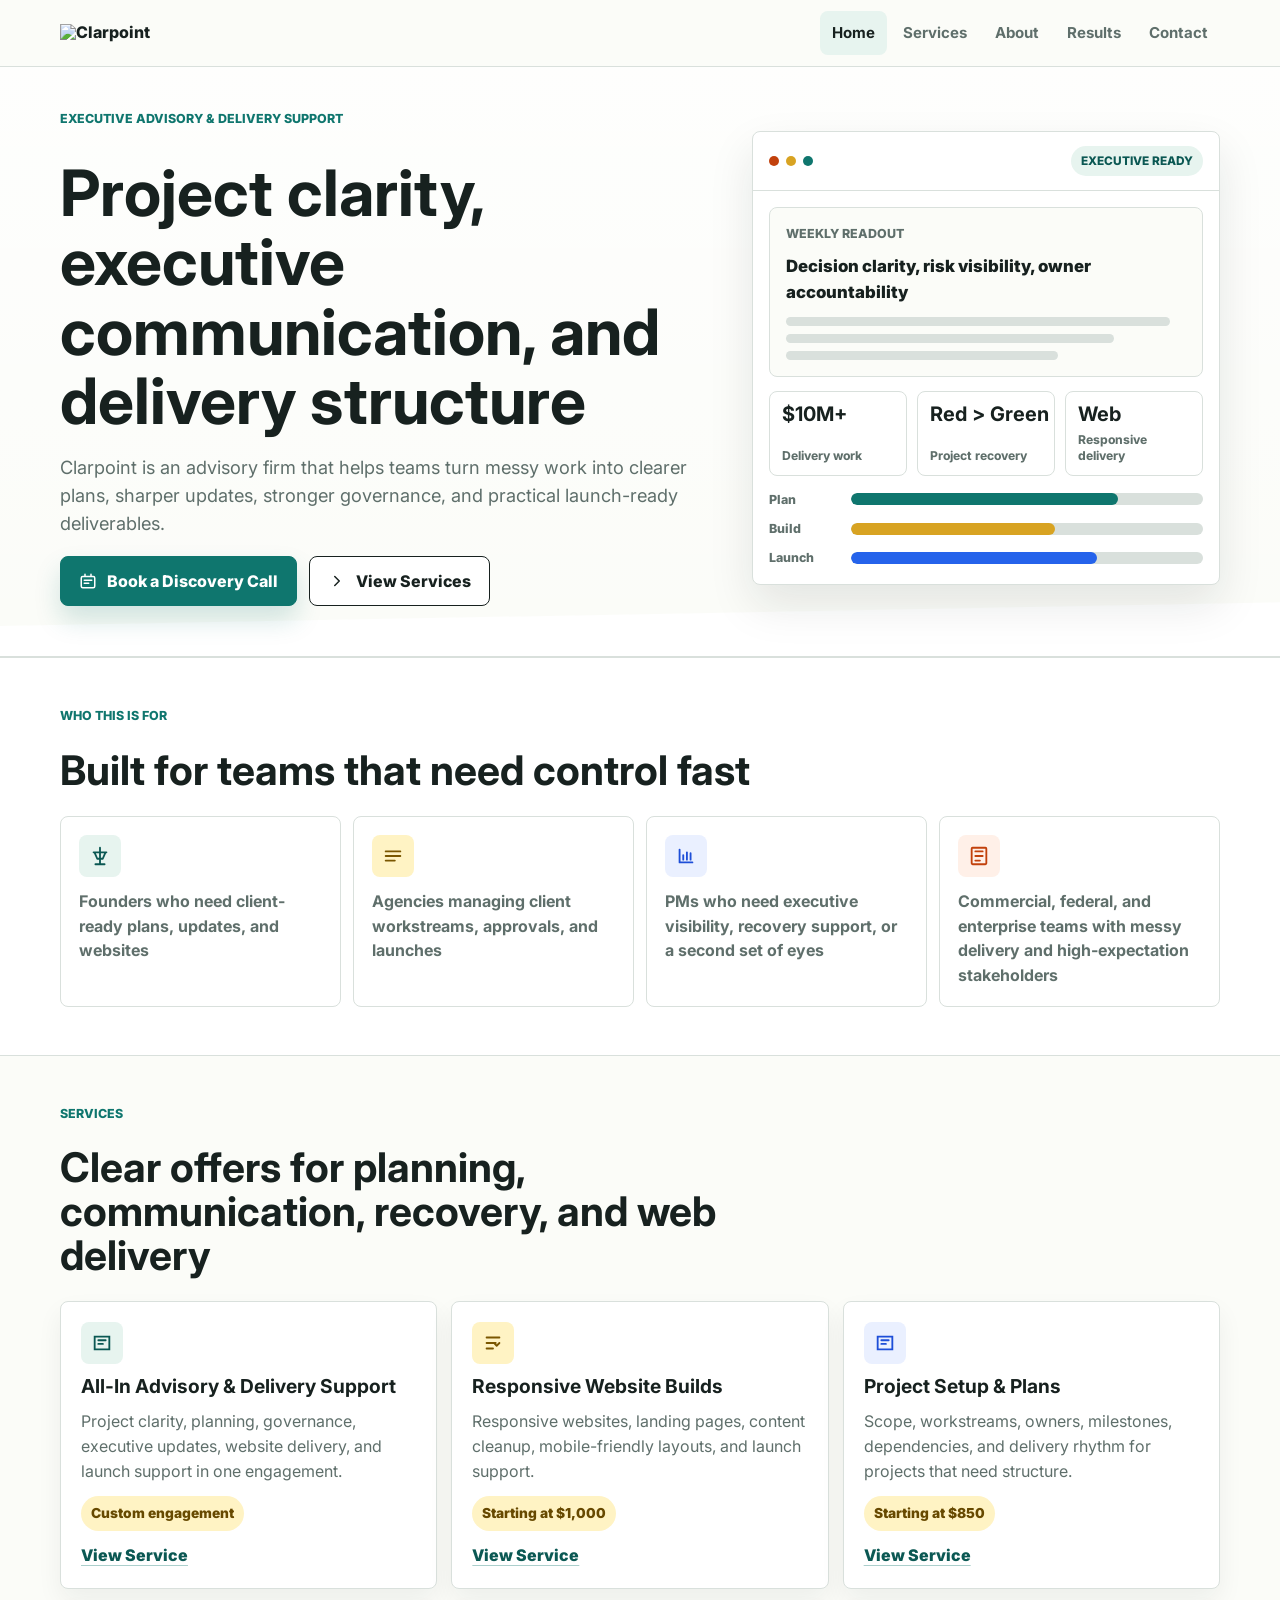
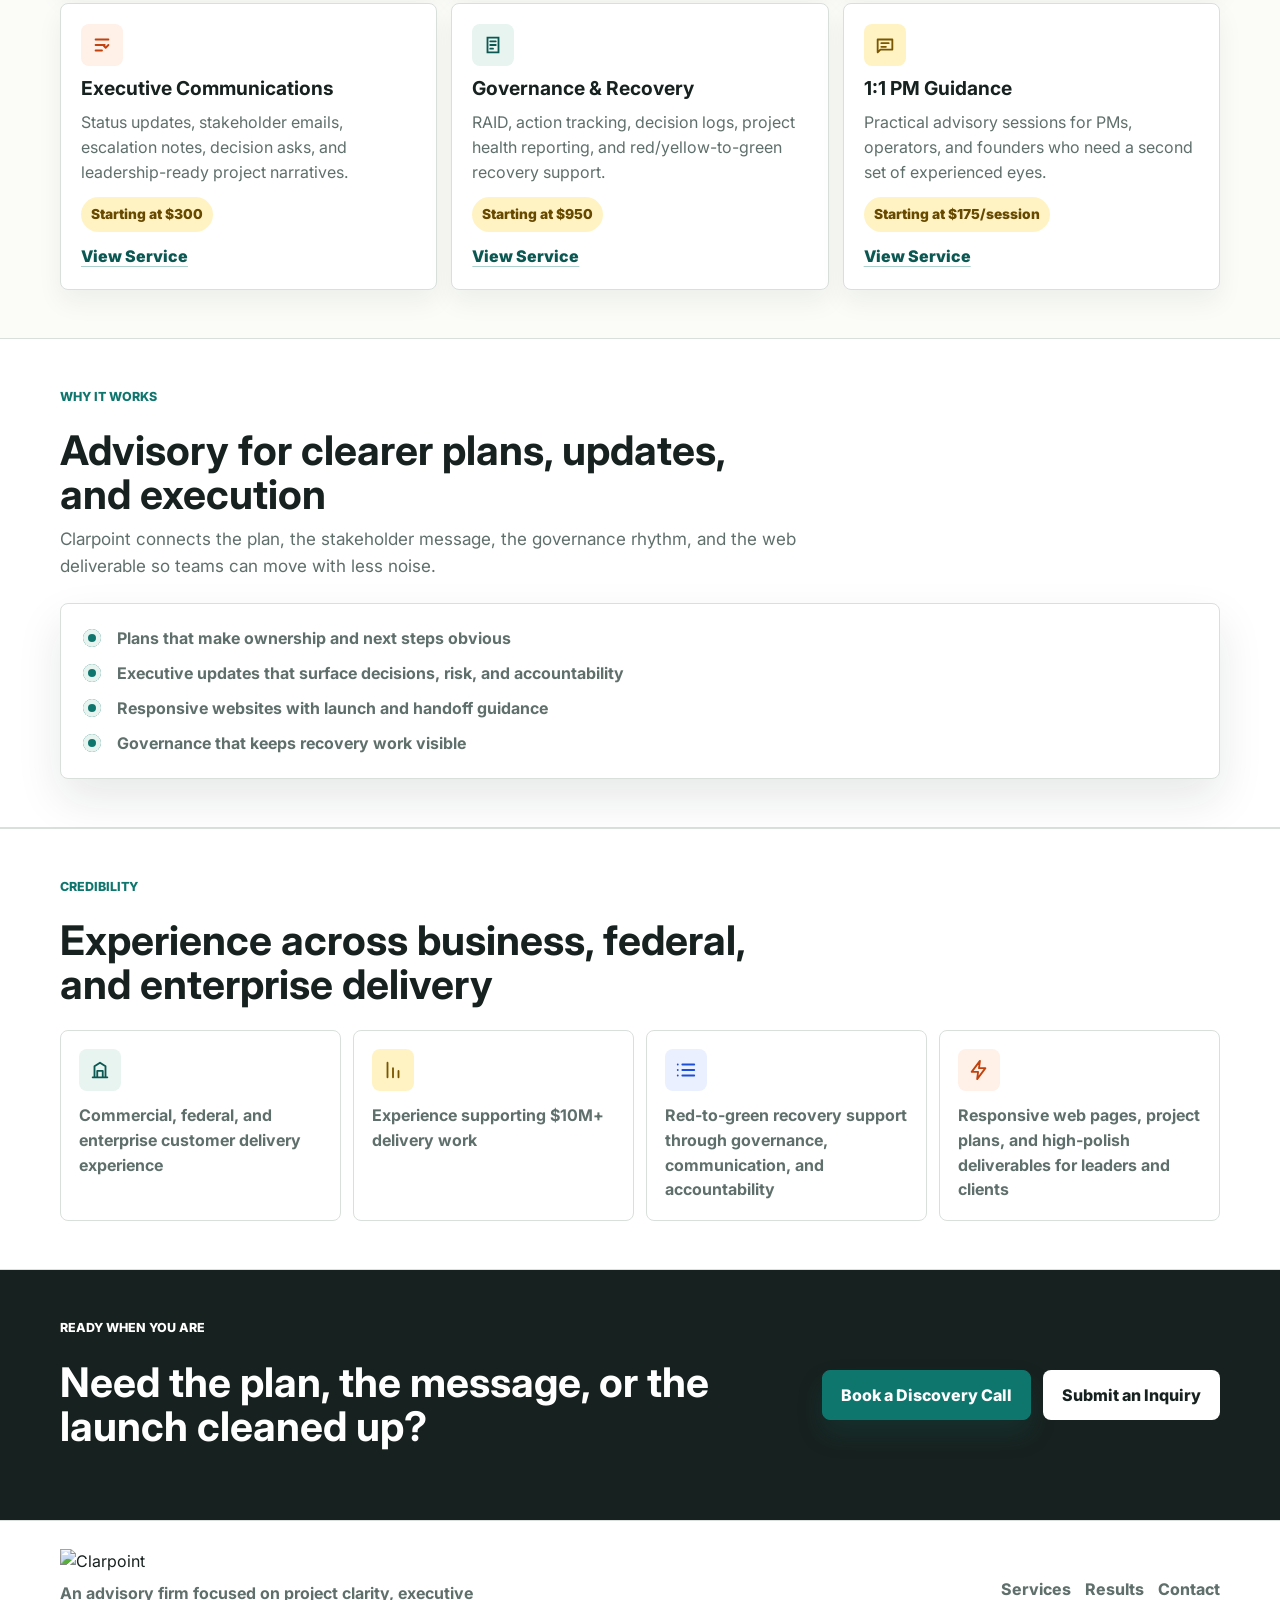
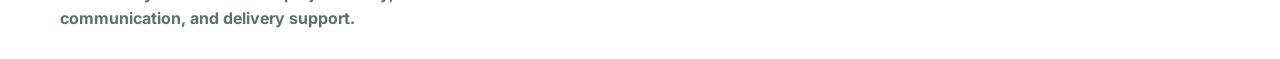
==== commit 9c83ec12: "Add files via upload" ====
--- a/index.html
+++ b/index.html
@@ -3,20 +3,20 @@
   <head>
     <meta charset="utf-8">
     <meta name="viewport" content="width=device-width, initial-scale=1">
-    <meta name="description" content="Michael Ferrari helps teams turn messy delivery into clear plans, executive-ready communication, responsive websites, governance, recovery, and launch support.">
-    <title>Michael Ferrari | Technical Delivery Consulting</title>
+    <meta name="description" content="Clarpoint is an advisory firm focused on project clarity, executive communication, delivery structure, responsive websites, governance, recovery, and launch support.">
+    <title>Clarpoint | Executive Advisory & Delivery Support</title>
     <link rel="preconnect" href="https://fonts.googleapis.com">
     <link rel="preconnect" href="https://fonts.gstatic.com" crossorigin>
     <link href="https://fonts.googleapis.com/css2?family=Inter:wght@500;650;700;800;850&display=swap" rel="stylesheet">
+    <link rel="icon" type="image/png" href="assets/clarpoint-mark.png">
     <link rel="stylesheet" href="styles.css">
   </head>
   <body>
     <a class="skip-link" href="#main">Skip to content</a>
     <header class="site-header">
       <div class="nav-wrap">
-        <a class="brand" href="index.html" aria-label="Michael Ferrari home">
-          <span class="brand-mark">MF</span>
-          <span class="brand-text">Michael Ferrari<span>Technical Delivery Consultant</span></span>
+        <a class="brand" href="index.html" aria-label="Clarpoint home">
+          <img class="brand-logo" src="assets/clarpoint-logo.png" alt="Clarpoint">
         </a>
         <button class="mobile-toggle" type="button" data-menu-toggle aria-expanded="false" aria-label="Open navigation">
           <svg viewBox="0 0 24 24" aria-hidden="true"><path d="M4 7h16M4 12h16M4 17h16" fill="none" stroke="currentColor" stroke-width="2" stroke-linecap="round"/></svg>
@@ -35,9 +35,9 @@
       <section class="hero">
         <div class="hero-grid">
           <div class="hero-copy">
-            <p class="eyebrow">PM discipline plus hands-on technical execution</p>
-            <h1>Turn messy delivery into clear plans, updates, and launches</h1>
-            <p class="lead">I help teams structure the work, sharpen executive communication, and ship responsive web deliverables without heavyweight process.</p>
+            <p class="eyebrow">Executive advisory & delivery support</p>
+            <h1>Project clarity, executive communication, and delivery structure</h1>
+            <p class="lead">Clarpoint is an advisory firm that helps teams turn messy work into clearer plans, sharper updates, stronger governance, and practical launch-ready deliverables.</p>
             <div class="button-row" aria-label="Primary actions">
               <a class="button primary" href="contact.html">
                 <svg viewBox="0 0 24 24" aria-hidden="true"><path d="M7 11h10M7 15h6M8 3v3m8-3v3M5 6h14a2 2 0 0 1 2 2v11a2 2 0 0 1-2 2H5a2 2 0 0 1-2-2V8a2 2 0 0 1 2-2Z" fill="none" stroke="currentColor" stroke-width="2" stroke-linecap="round"/></svg>
@@ -112,8 +112,8 @@
           <div class="card-grid">
             <article class="service-card">
               <span class="icon-box"><svg viewBox="0 0 24 24" aria-hidden="true"><path d="M4 5h16v14H4zM8 9h8M8 13h5" fill="none" stroke="currentColor" stroke-width="2" stroke-linecap="round"/></svg></span>
-              <h3>All-In Delivery Consulting</h3>
-              <p>Project setup, planning, governance, executive updates, website delivery, and launch support in one engagement.</p>
+              <h3>All-In Advisory & Delivery Support</h3>
+              <p>Project clarity, planning, governance, executive updates, website delivery, and launch support in one engagement.</p>
               <span class="price">Custom engagement</span>
               <a class="text-link" href="services.html#all-in">View Service</a>
             </article>
@@ -160,8 +160,8 @@
         <div class="container">
           <div class="section-heading">
             <p class="eyebrow">Why it works</p>
-            <h2>PM discipline with hands-on technical execution</h2>
-            <p class="body-copy">I connect the plan, the stakeholder message, the governance rhythm, and the web deliverable so teams can move with less noise.</p>
+            <h2>Advisory for clearer plans, updates, and execution</h2>
+            <p class="body-copy">Clarpoint connects the plan, the stakeholder message, the governance rhythm, and the web deliverable so teams can move with less noise.</p>
           </div>
           <div class="statement-panel">
             <ul>
@@ -205,7 +205,10 @@
 
     <footer class="site-footer">
       <div class="footer-grid">
-        <p><strong>Michael Ferrari</strong><br>PM guidance, executive communication, and responsive web delivery</p>
+        <div class="footer-brand">
+          <img class="footer-logo" src="assets/clarpoint-logo.png" alt="Clarpoint">
+          <p>An advisory firm focused on project clarity, executive communication, and delivery support.</p>
+        </div>
         <div class="footer-links">
           <a href="services.html">Services</a>
           <a href="results.html">Results</a>
--- a/styles.css
+++ b/styles.css
@@ -80,31 +80,15 @@
 .brand {
   display: inline-flex;
   align-items: center;
-  gap: 12px;
   text-decoration: none;
   font-weight: 800;
   line-height: 1.1;
 }
 
-.brand-mark {
-  width: 40px;
-  height: 40px;
-  display: grid;
-  place-items: center;
-  border-radius: var(--radius);
-  color: var(--white);
-  background: var(--teal);
-  font-size: 0.95rem;
-  box-shadow: 0 10px 20px rgba(15, 118, 110, 0.2);
-}
-
-.brand-text span {
+.brand-logo {
   display: block;
-  color: var(--muted);
-  font-size: 0.75rem;
-  font-weight: 700;
-  text-transform: uppercase;
-  letter-spacing: 0;
+  width: 190px;
+  height: auto;
 }
 
 .nav-menu {
@@ -1038,6 +1022,22 @@
   grid-template-columns: 1fr auto;
   gap: 18px;
   align-items: center;
+}
+
+.footer-brand {
+  display: grid;
+  gap: 8px;
+}
+
+.footer-logo {
+  width: 160px;
+  height: auto;
+}
+
+.footer-brand p {
+  max-width: 520px;
+  color: var(--muted);
+  font-weight: 700;
 }
 
 .footer-links {
@@ -1225,8 +1225,8 @@
     font-size: 1.65rem;
   }
 
-  .brand-text span {
-    display: none;
+  .brand-logo {
+    width: 160px;
   }
 
   .button,
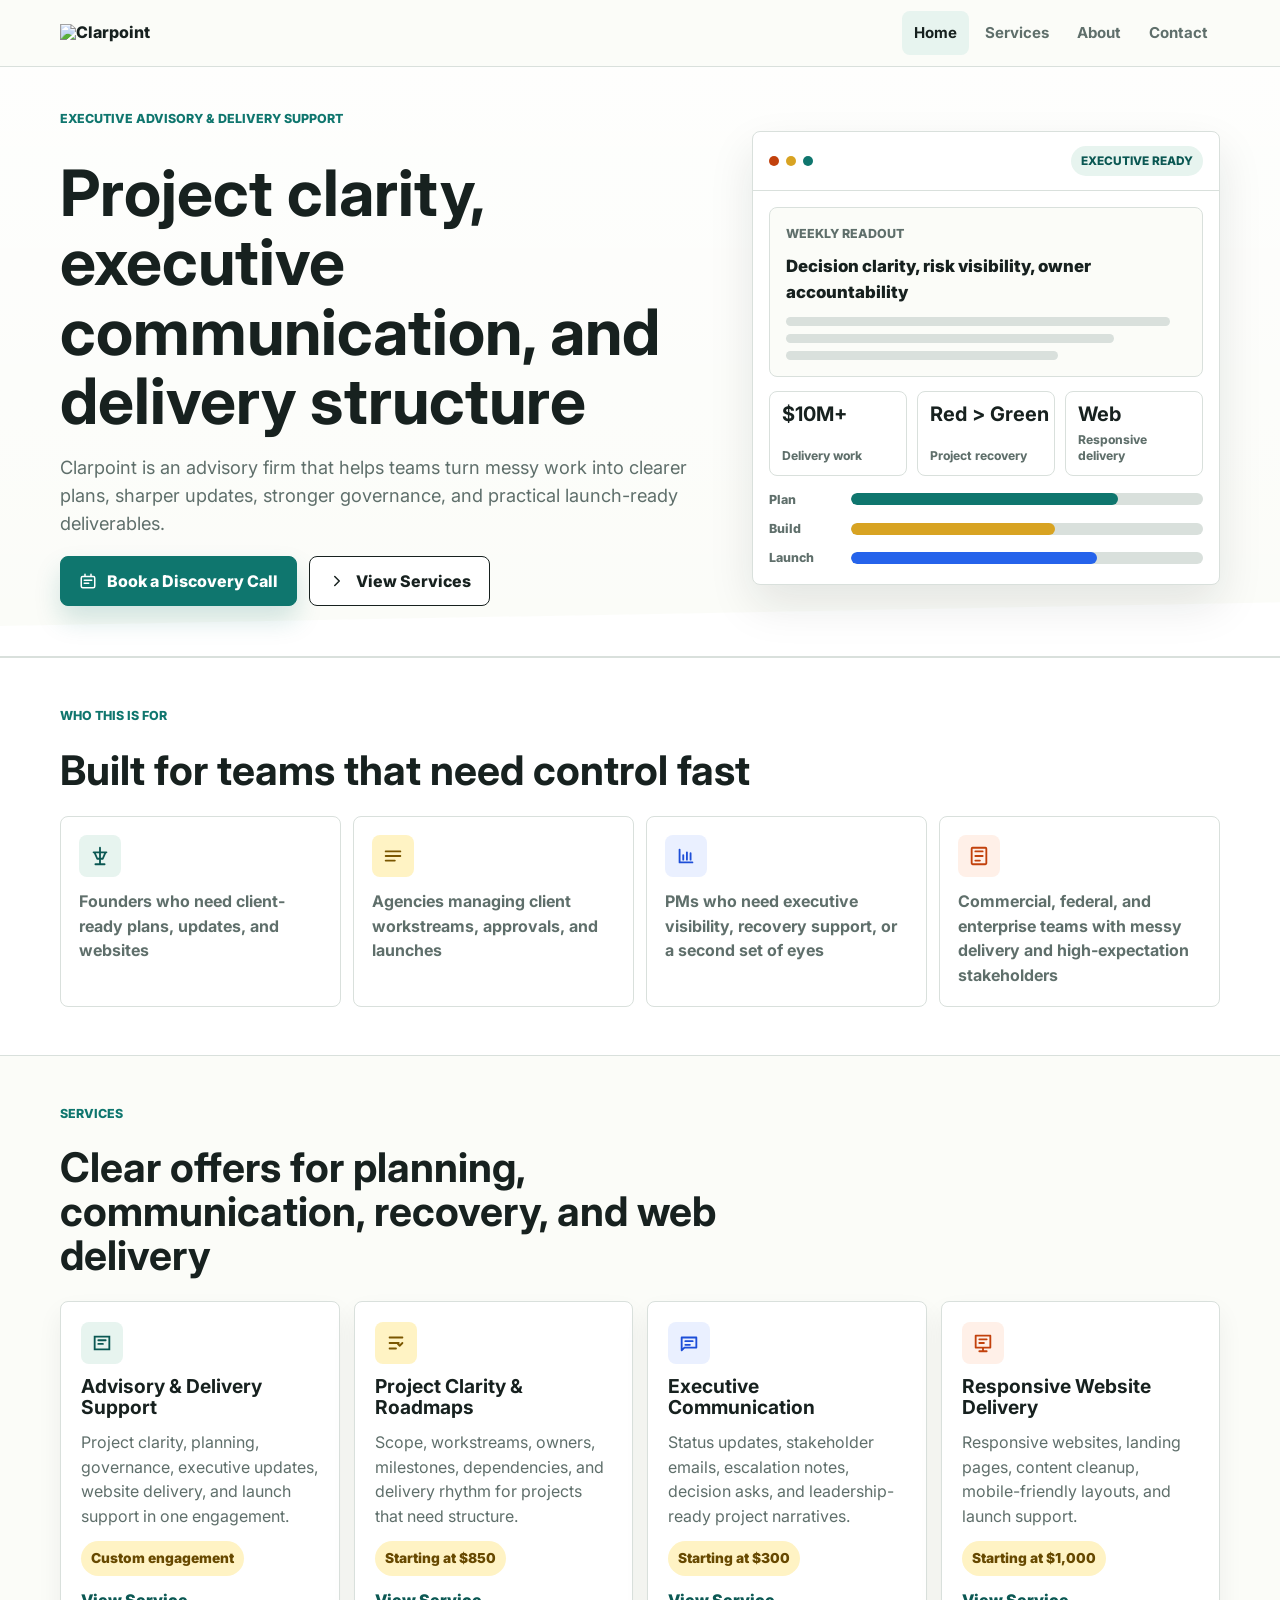
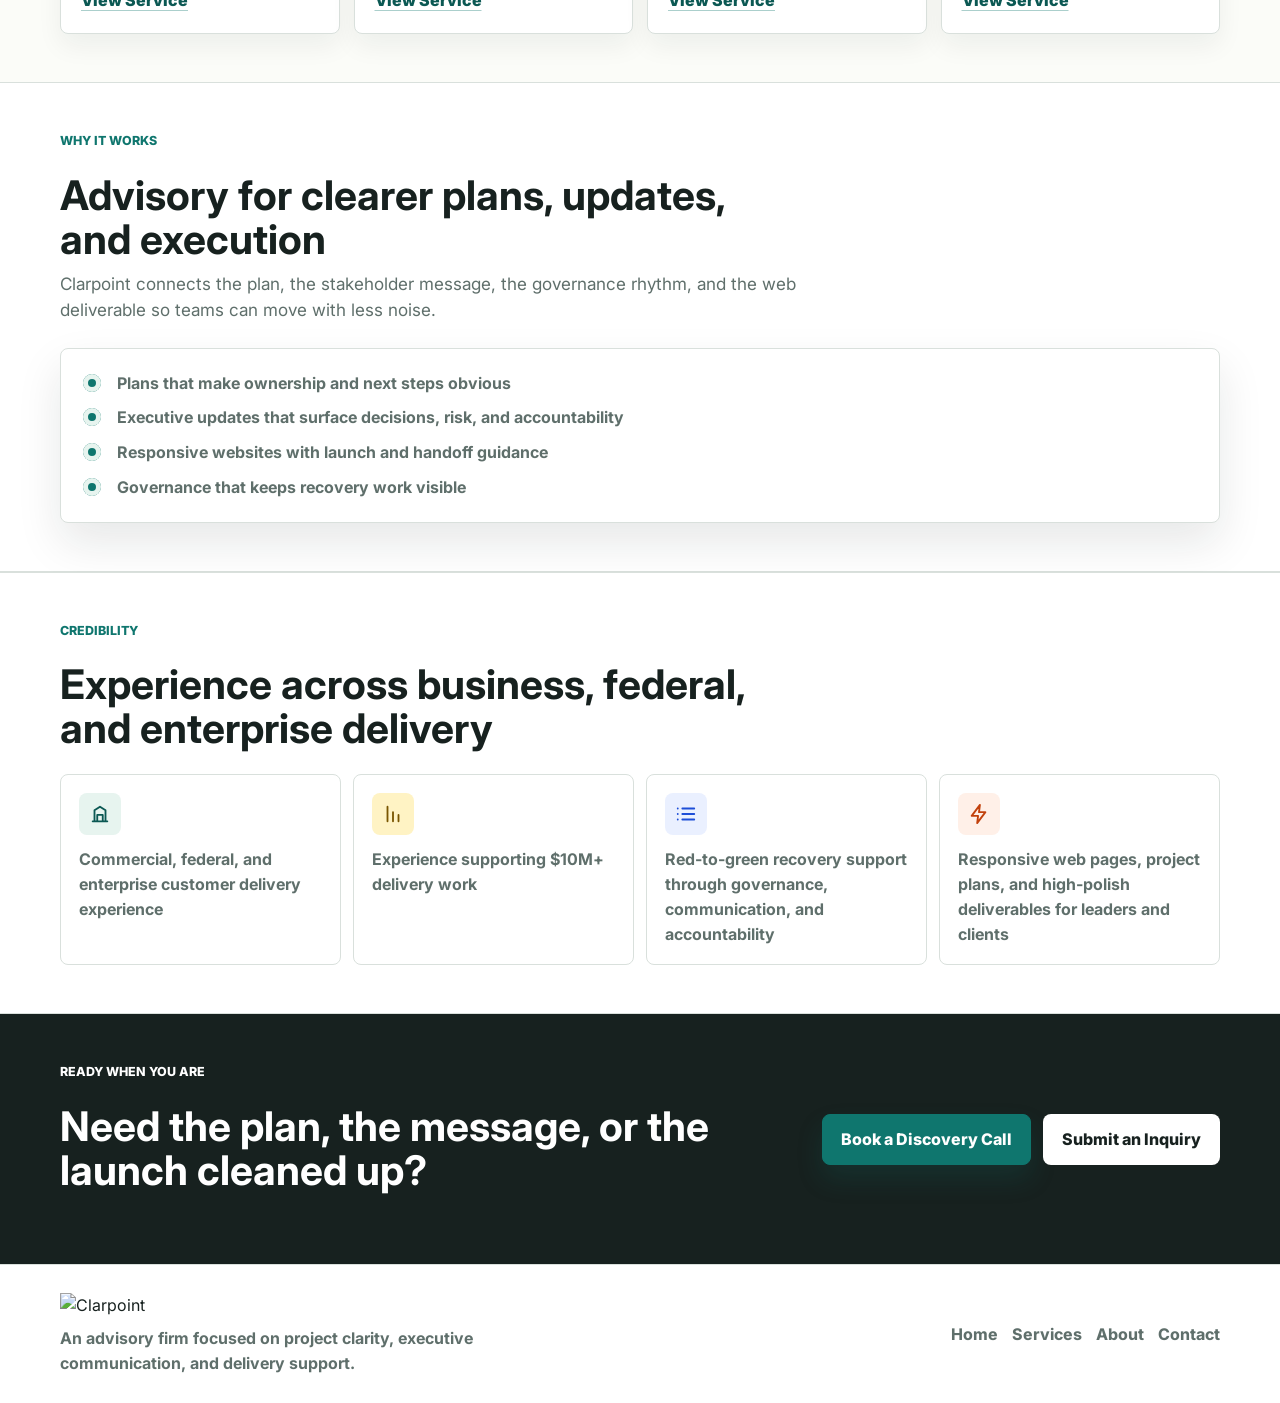
==== commit 93e0d5c4: "Add files via upload" ====
--- a/index.html
+++ b/index.html
@@ -8,7 +8,7 @@
     <link rel="preconnect" href="https://fonts.googleapis.com">
     <link rel="preconnect" href="https://fonts.gstatic.com" crossorigin>
     <link href="https://fonts.googleapis.com/css2?family=Inter:wght@500;650;700;800;850&display=swap" rel="stylesheet">
-    <link rel="icon" type="image/png" href="assets/clarpoint-mark.png">
+    <link rel="icon" type="image/png" href="clarpoint-mark.png">
     <link rel="stylesheet" href="styles.css">
   </head>
   <body>
@@ -16,7 +16,7 @@
     <header class="site-header">
       <div class="nav-wrap">
         <a class="brand" href="index.html" aria-label="Clarpoint home">
-          <img class="brand-logo" src="assets/clarpoint-logo.png" alt="Clarpoint">
+          <img class="brand-logo" src="clarpoint-logo.png" alt="Clarpoint">
         </a>
         <button class="mobile-toggle" type="button" data-menu-toggle aria-expanded="false" aria-label="Open navigation">
           <svg viewBox="0 0 24 24" aria-hidden="true"><path d="M4 7h16M4 12h16M4 17h16" fill="none" stroke="currentColor" stroke-width="2" stroke-linecap="round"/></svg>
@@ -25,7 +25,6 @@
           <a class="nav-link active" href="index.html">Home</a>
           <a class="nav-link" href="services.html">Services</a>
           <a class="nav-link" href="about.html">About</a>
-          <a class="nav-link" href="results.html">Results</a>
           <a class="nav-link" href="contact.html">Contact</a>
         </nav>
       </div>
@@ -109,48 +108,34 @@
             <p class="eyebrow">Services</p>
             <h2>Clear offers for planning, communication, recovery, and web delivery</h2>
           </div>
-          <div class="card-grid">
+          <div class="card-grid core-services">
             <article class="service-card">
               <span class="icon-box"><svg viewBox="0 0 24 24" aria-hidden="true"><path d="M4 5h16v14H4zM8 9h8M8 13h5" fill="none" stroke="currentColor" stroke-width="2" stroke-linecap="round"/></svg></span>
-              <h3>All-In Advisory & Delivery Support</h3>
+              <h3>Advisory & Delivery Support</h3>
               <p>Project clarity, planning, governance, executive updates, website delivery, and launch support in one engagement.</p>
               <span class="price">Custom engagement</span>
               <a class="text-link" href="services.html#all-in">View Service</a>
             </article>
             <article class="service-card">
               <span class="icon-box gold"><svg viewBox="0 0 24 24" aria-hidden="true"><path d="M5 6h14M5 12h10M5 18h7m7-6-3 3-2-2" fill="none" stroke="currentColor" stroke-width="2" stroke-linecap="round" stroke-linejoin="round"/></svg></span>
-              <h3>Responsive Website Builds</h3>
+              <h3>Project Clarity & Roadmaps</h3>
+              <p>Scope, workstreams, owners, milestones, dependencies, and delivery rhythm for projects that need structure.</p>
+              <span class="price">Starting at $850</span>
+              <a class="text-link" href="services.html#project-planning">View Service</a>
+            </article>
+            <article class="service-card">
+              <span class="icon-box blue"><svg viewBox="0 0 24 24" aria-hidden="true"><path d="M4 6h16v11H7l-3 3V6zM8 10h8M8 14h5" fill="none" stroke="currentColor" stroke-width="2" stroke-linecap="round" stroke-linejoin="round"/></svg></span>
+              <h3>Executive Communication</h3>
+              <p>Status updates, stakeholder emails, escalation notes, decision asks, and leadership-ready project narratives.</p>
+              <span class="price">Starting at $300</span>
+              <a class="text-link" href="services.html#communications">View Service</a>
+            </article>
+            <article class="service-card">
+              <span class="icon-box rust"><svg viewBox="0 0 24 24" aria-hidden="true"><path d="M4 4h16v13H4zM8 21h8M12 17v4M8 8h8M8 12h5" fill="none" stroke="currentColor" stroke-width="2" stroke-linecap="round" stroke-linejoin="round"/></svg></span>
+              <h3>Responsive Website Delivery</h3>
               <p>Responsive websites, landing pages, content cleanup, mobile-friendly layouts, and launch support.</p>
               <span class="price">Starting at $1,000</span>
               <a class="text-link" href="services.html#website-delivery">View Service</a>
-            </article>
-            <article class="service-card">
-              <span class="icon-box blue"><svg viewBox="0 0 24 24" aria-hidden="true"><path d="M4 5h16v14H4zM8 9h8M8 13h5" fill="none" stroke="currentColor" stroke-width="2" stroke-linecap="round"/></svg></span>
-              <h3>Project Setup & Plans</h3>
-              <p>Scope, workstreams, owners, milestones, dependencies, and delivery rhythm for projects that need structure.</p>
-              <span class="price">Starting at $850</span>
-              <a class="text-link" href="services.html#project-planning">View Service</a>
-            </article>
-            <article class="service-card">
-              <span class="icon-box rust"><svg viewBox="0 0 24 24" aria-hidden="true"><path d="M5 6h14M5 12h10M5 18h7m7-6-3 3-2-2" fill="none" stroke="currentColor" stroke-width="2" stroke-linecap="round" stroke-linejoin="round"/></svg></span>
-              <h3>Executive Communications</h3>
-              <p>Status updates, stakeholder emails, escalation notes, decision asks, and leadership-ready project narratives.</p>
-              <span class="price">Starting at $300</span>
-              <a class="text-link" href="services.html#communications">View Service</a>
-            </article>
-            <article class="service-card">
-              <span class="icon-box"><svg viewBox="0 0 24 24" aria-hidden="true"><path d="M6 4h12v16H6zM9 8h6M9 12h6M9 16h3" fill="none" stroke="currentColor" stroke-width="2" stroke-linecap="round"/></svg></span>
-              <h3>Governance & Recovery</h3>
-              <p>RAID, action tracking, decision logs, project health reporting, and red/yellow-to-green recovery support.</p>
-              <span class="price">Starting at $950</span>
-              <a class="text-link" href="services.html#governance">View Service</a>
-            </article>
-            <article class="service-card">
-              <span class="icon-box gold"><svg viewBox="0 0 24 24" aria-hidden="true"><path d="M4 6h16v11H7l-3 3V6zM8 10h8M8 14h5" fill="none" stroke="currentColor" stroke-width="2" stroke-linecap="round" stroke-linejoin="round"/></svg></span>
-              <h3>1:1 PM Guidance</h3>
-              <p>Practical advisory sessions for PMs, operators, and founders who need a second set of experienced eyes.</p>
-              <span class="price">Starting at $175/session</span>
-              <a class="text-link" href="services.html#pm-guidance">View Service</a>
             </article>
           </div>
         </div>
@@ -206,12 +191,13 @@
     <footer class="site-footer">
       <div class="footer-grid">
         <div class="footer-brand">
-          <img class="footer-logo" src="assets/clarpoint-logo.png" alt="Clarpoint">
+          <img class="footer-logo" src="clarpoint-logo.png" alt="Clarpoint">
           <p>An advisory firm focused on project clarity, executive communication, and delivery support.</p>
         </div>
         <div class="footer-links">
+          <a href="index.html">Home</a>
           <a href="services.html">Services</a>
-          <a href="results.html">Results</a>
+          <a href="about.html">About</a>
           <a href="contact.html">Contact</a>
         </div>
       </div>
--- a/styles.css
+++ b/styles.css
@@ -555,6 +555,10 @@
   gap: 14px;
 }
 
+.core-services {
+  grid-template-columns: repeat(4, 1fr);
+}
+
 .service-card {
   min-height: 280px;
   display: grid;
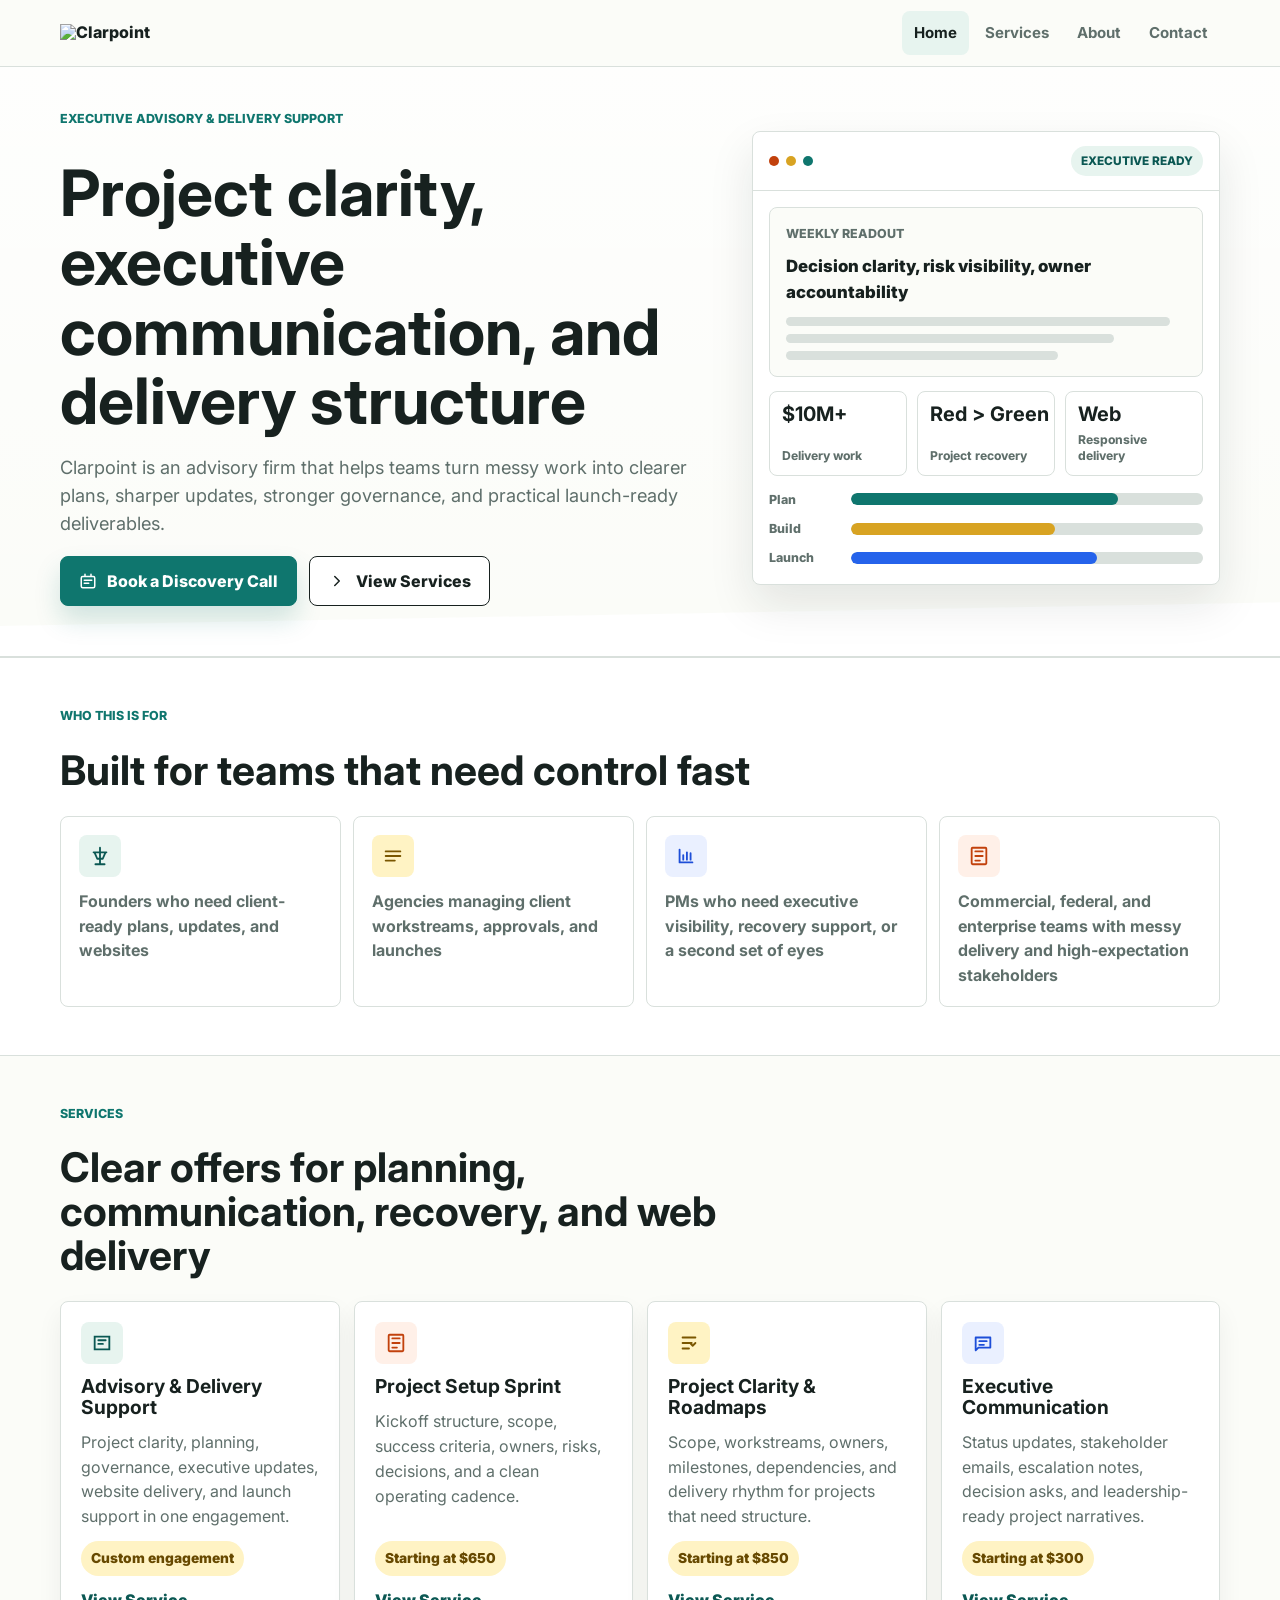
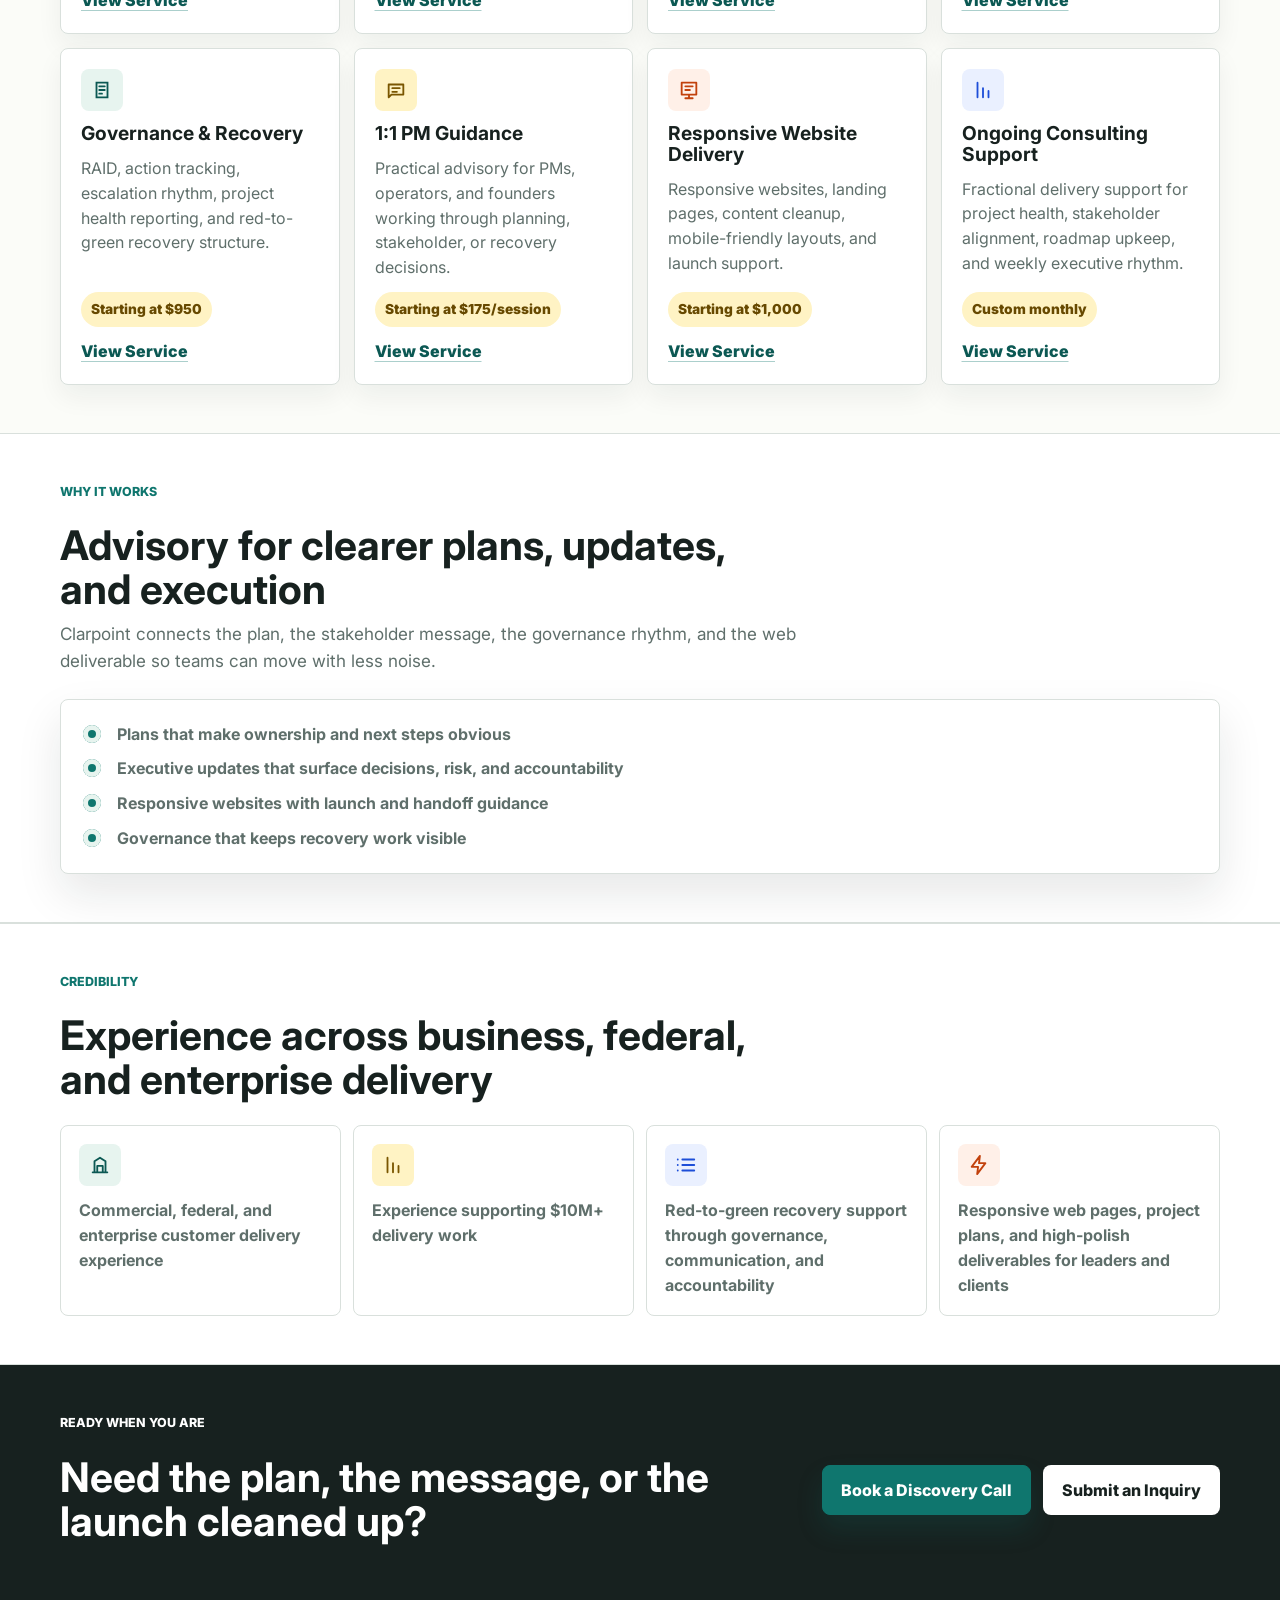
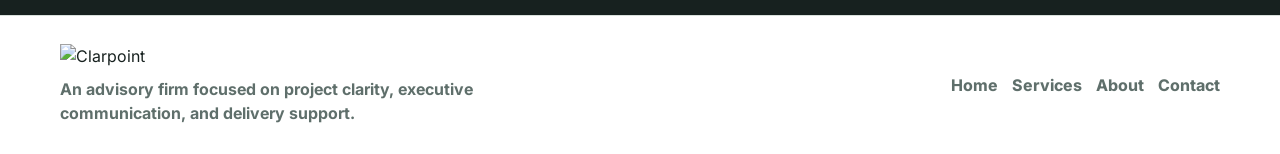
==== commit 5bb0a7ad: "Add files via upload" ====
--- a/index.html
+++ b/index.html
@@ -117,6 +117,13 @@
               <a class="text-link" href="services.html#all-in">View Service</a>
             </article>
             <article class="service-card">
+              <span class="icon-box rust"><svg viewBox="0 0 24 24" aria-hidden="true"><path d="M8 7h8M8 12h8M8 17h5M5 3h14a1 1 0 0 1 1 1v16a1 1 0 0 1-1 1H5a1 1 0 0 1-1-1V4a1 1 0 0 1 1-1Z" fill="none" stroke="currentColor" stroke-width="2" stroke-linecap="round"/></svg></span>
+              <h3>Project Setup Sprint</h3>
+              <p>Kickoff structure, scope, success criteria, owners, risks, decisions, and a clean operating cadence.</p>
+              <span class="price">Starting at $650</span>
+              <a class="text-link" href="services.html#project-setup">View Service</a>
+            </article>
+            <article class="service-card">
               <span class="icon-box gold"><svg viewBox="0 0 24 24" aria-hidden="true"><path d="M5 6h14M5 12h10M5 18h7m7-6-3 3-2-2" fill="none" stroke="currentColor" stroke-width="2" stroke-linecap="round" stroke-linejoin="round"/></svg></span>
               <h3>Project Clarity & Roadmaps</h3>
               <p>Scope, workstreams, owners, milestones, dependencies, and delivery rhythm for projects that need structure.</p>
@@ -131,11 +138,32 @@
               <a class="text-link" href="services.html#communications">View Service</a>
             </article>
             <article class="service-card">
+              <span class="icon-box"><svg viewBox="0 0 24 24" aria-hidden="true"><path d="M6 4h12v16H6zM9 8h6M9 12h6M9 16h3" fill="none" stroke="currentColor" stroke-width="2" stroke-linecap="round"/></svg></span>
+              <h3>Governance & Recovery</h3>
+              <p>RAID, action tracking, escalation rhythm, project health reporting, and red-to-green recovery structure.</p>
+              <span class="price">Starting at $950</span>
+              <a class="text-link" href="services.html#governance">View Service</a>
+            </article>
+            <article class="service-card">
+              <span class="icon-box gold"><svg viewBox="0 0 24 24" aria-hidden="true"><path d="M4 6h16v11H7l-3 3V6zM8 10h8M8 14h5" fill="none" stroke="currentColor" stroke-width="2" stroke-linecap="round" stroke-linejoin="round"/></svg></span>
+              <h3>1:1 PM Guidance</h3>
+              <p>Practical advisory for PMs, operators, and founders working through planning, stakeholder, or recovery decisions.</p>
+              <span class="price">Starting at $175/session</span>
+              <a class="text-link" href="services.html#pm-guidance">View Service</a>
+            </article>
+            <article class="service-card">
               <span class="icon-box rust"><svg viewBox="0 0 24 24" aria-hidden="true"><path d="M4 4h16v13H4zM8 21h8M12 17v4M8 8h8M8 12h5" fill="none" stroke="currentColor" stroke-width="2" stroke-linecap="round" stroke-linejoin="round"/></svg></span>
               <h3>Responsive Website Delivery</h3>
               <p>Responsive websites, landing pages, content cleanup, mobile-friendly layouts, and launch support.</p>
               <span class="price">Starting at $1,000</span>
               <a class="text-link" href="services.html#website-delivery">View Service</a>
+            </article>
+            <article class="service-card">
+              <span class="icon-box blue"><svg viewBox="0 0 24 24" aria-hidden="true"><path d="M12 20V10M6 20V4m12 16v-7" fill="none" stroke="currentColor" stroke-width="2" stroke-linecap="round"/></svg></span>
+              <h3>Ongoing Consulting Support</h3>
+              <p>Fractional delivery support for project health, stakeholder alignment, roadmap upkeep, and weekly executive rhythm.</p>
+              <span class="price">Custom monthly</span>
+              <a class="text-link" href="services.html#ongoing-support">View Service</a>
             </article>
           </div>
         </div>
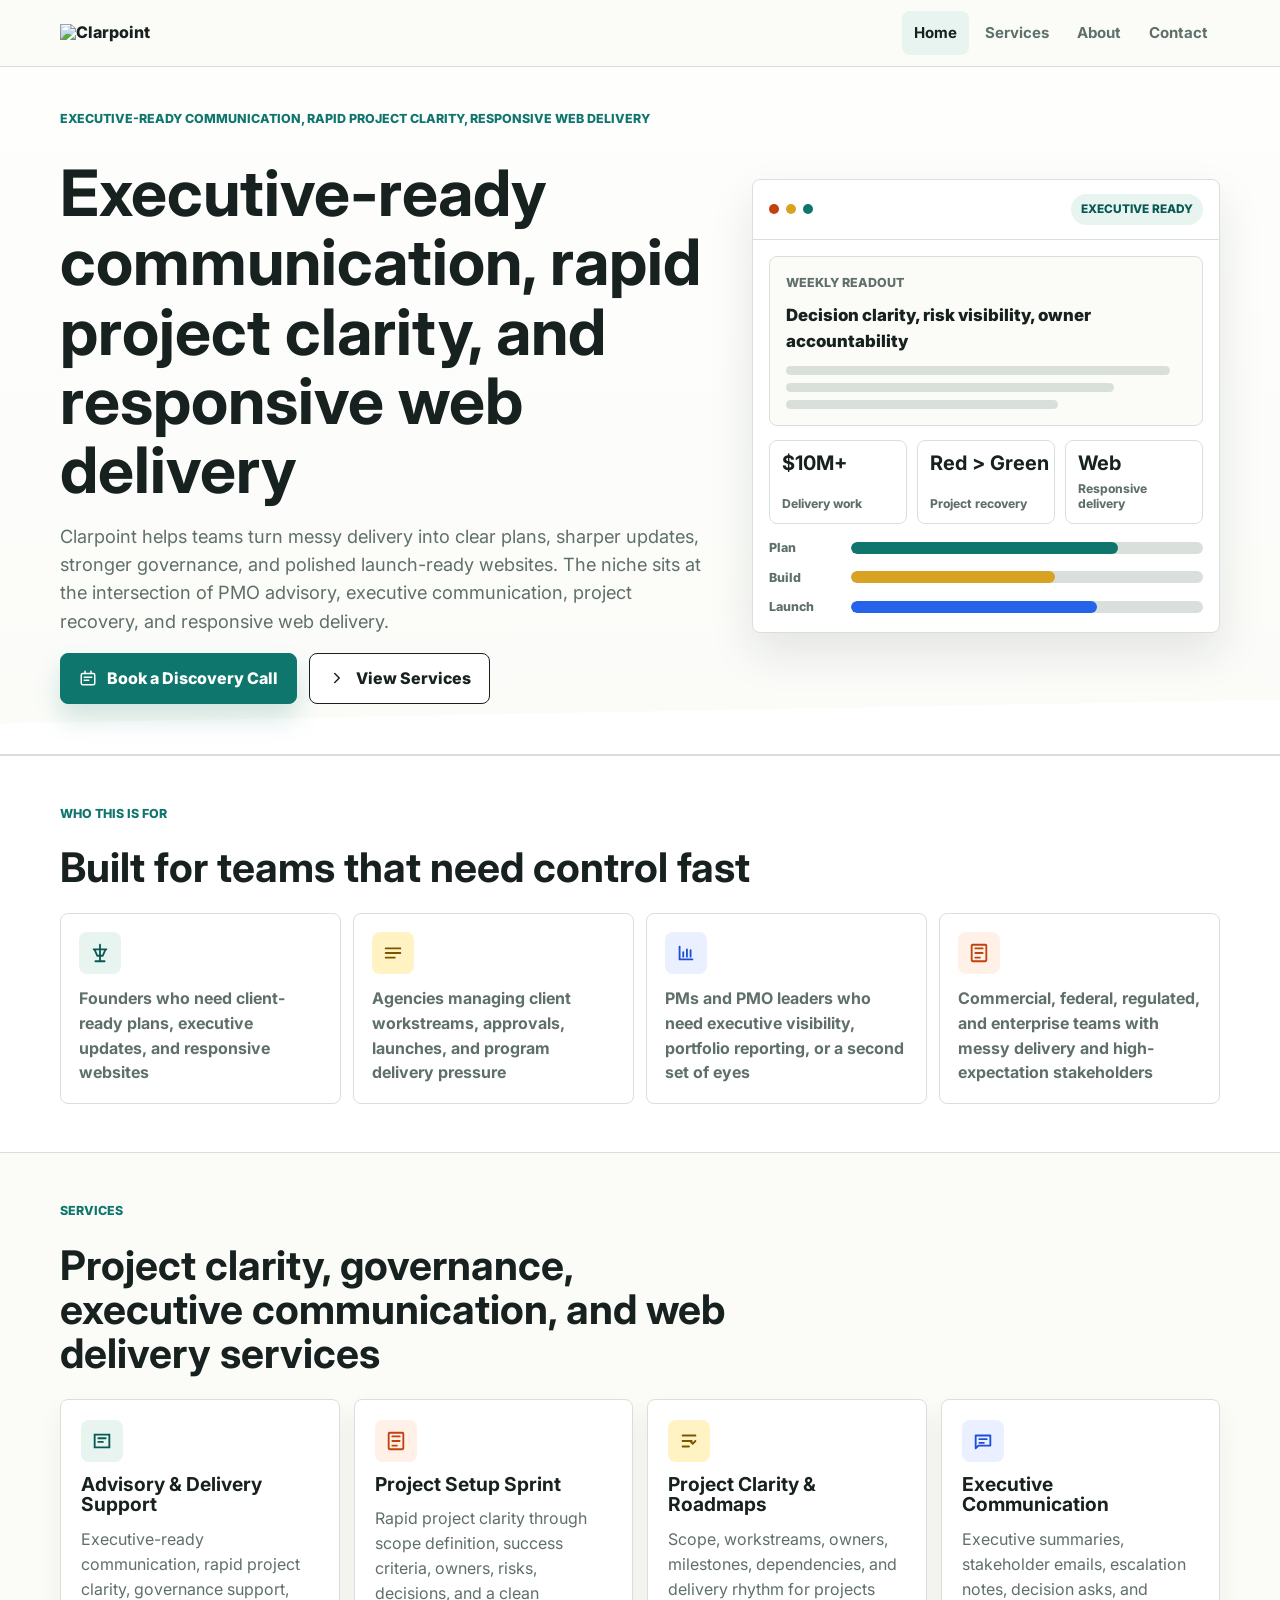
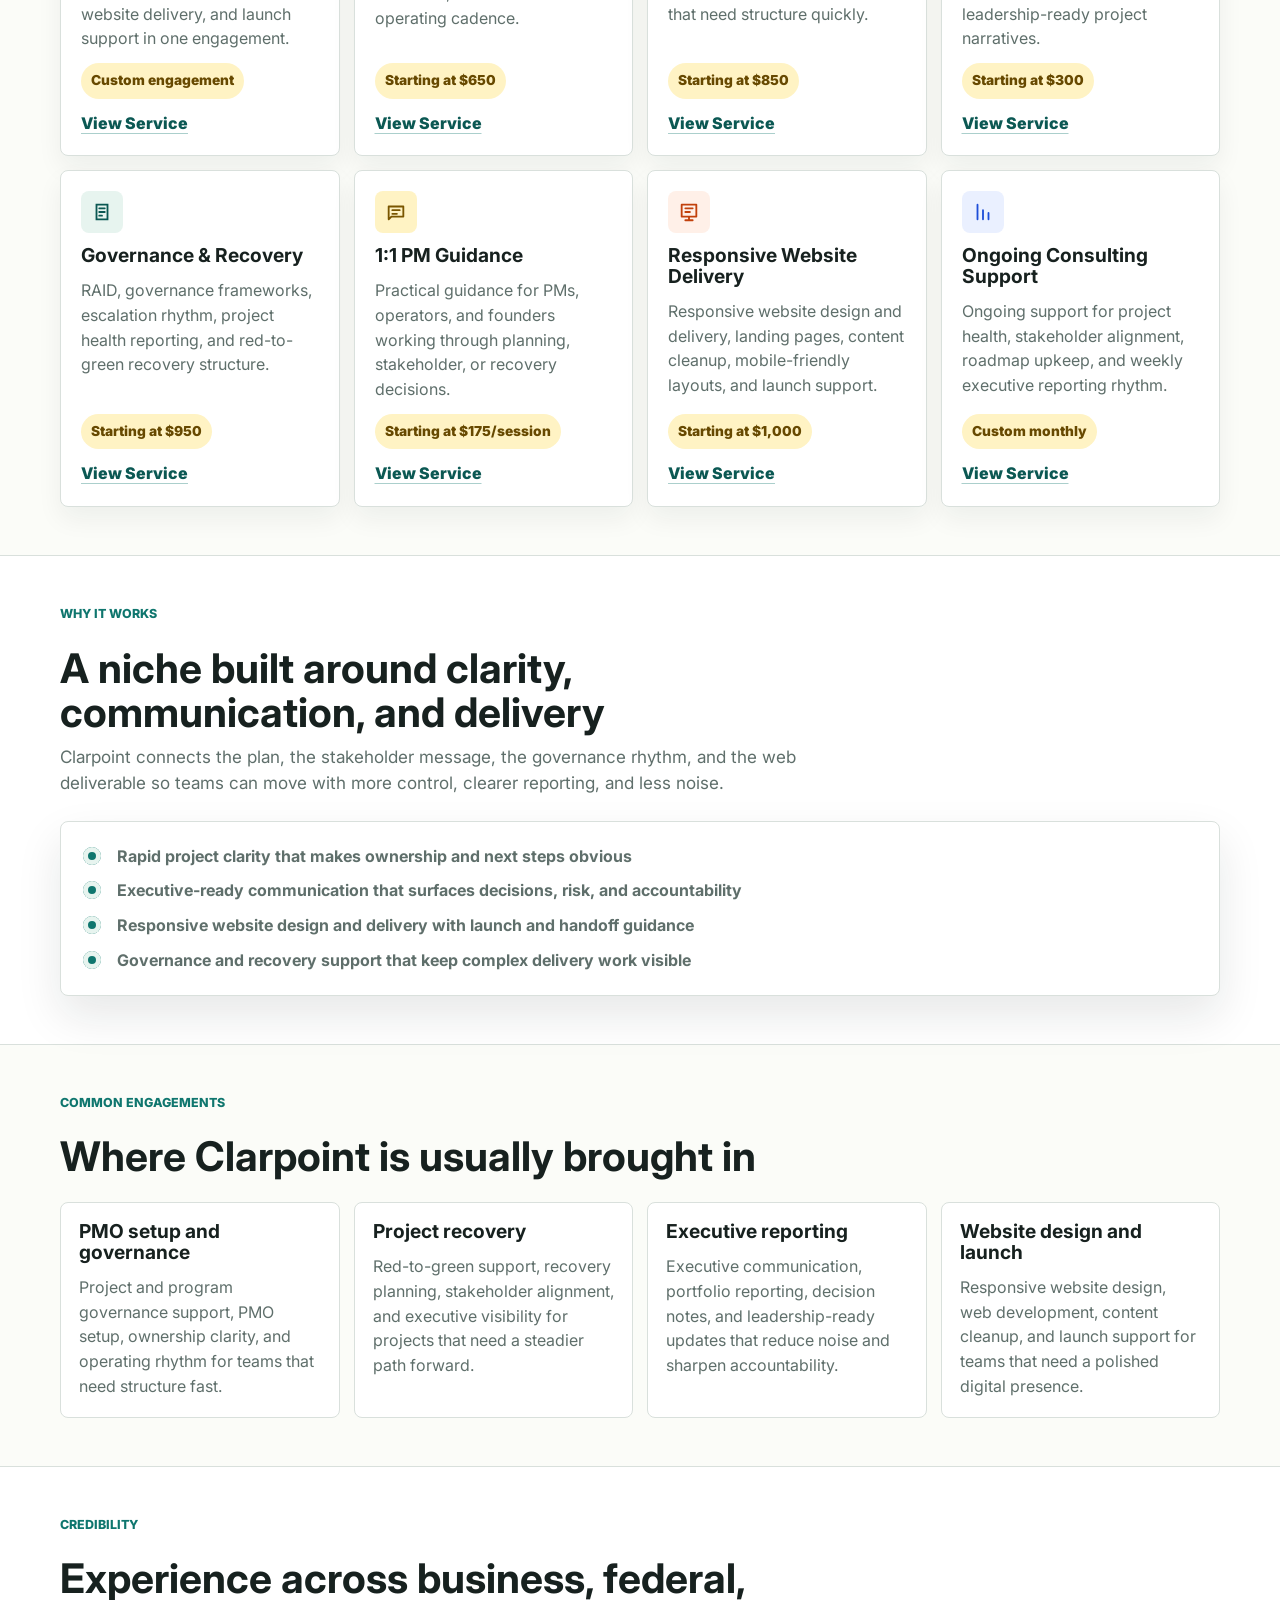
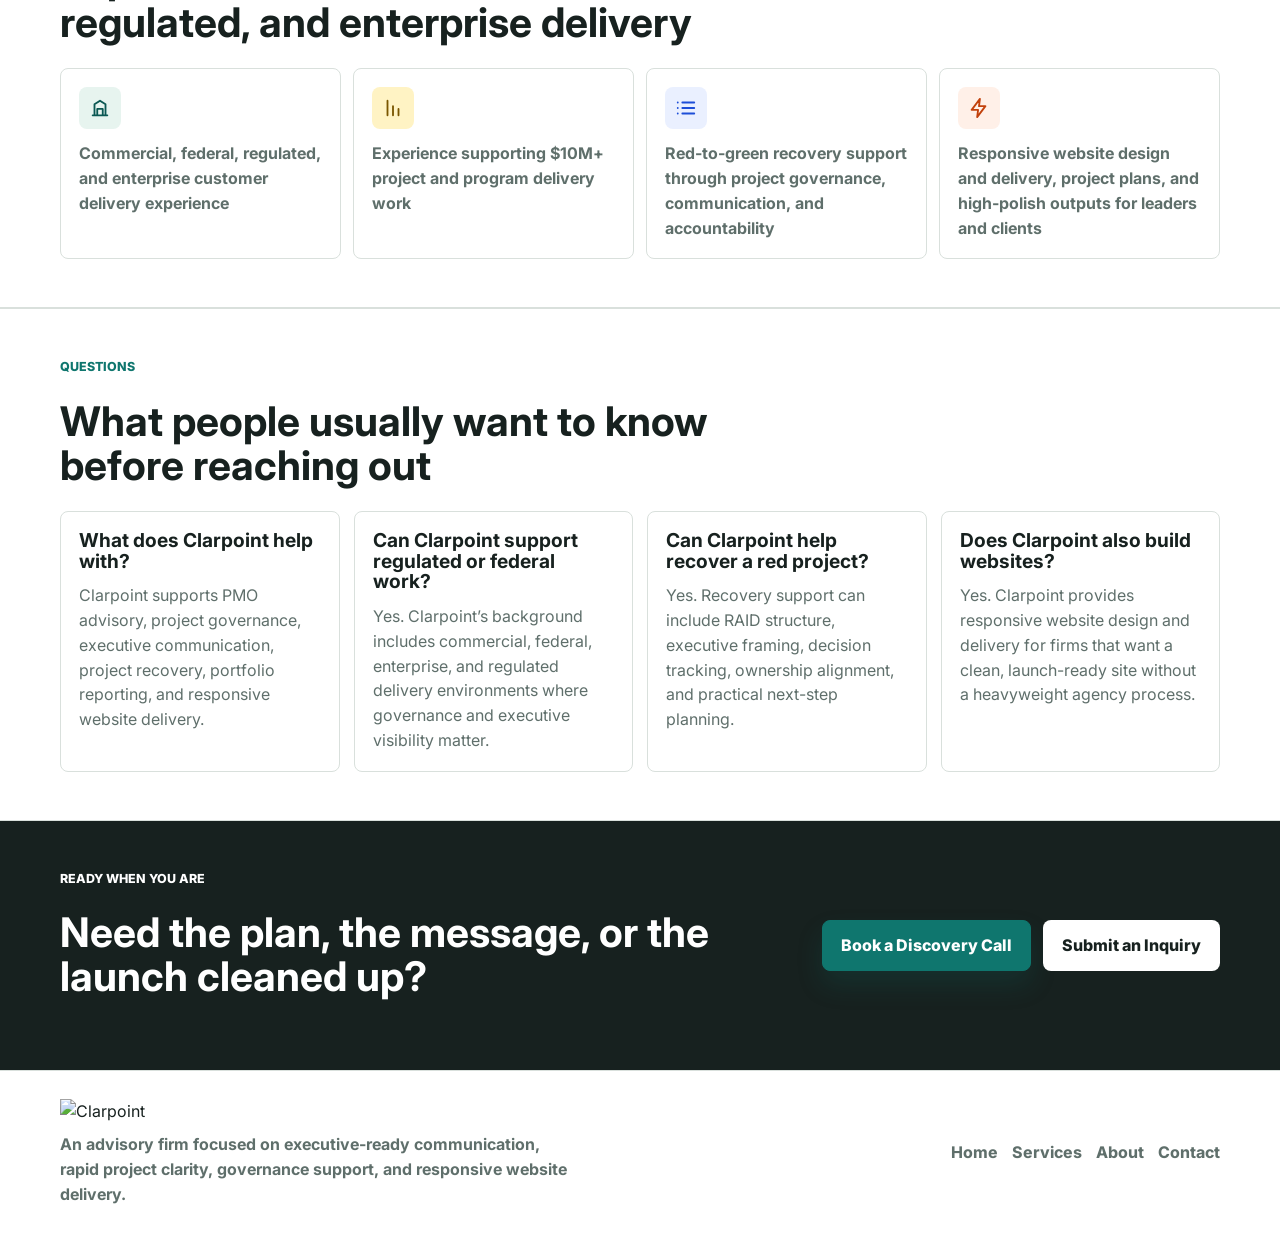
==== commit 16555f0d: "Add files via upload" ====
--- a/index.html
+++ b/index.html
@@ -3,13 +3,38 @@
   <head>
     <meta charset="utf-8">
     <meta name="viewport" content="width=device-width, initial-scale=1">
-    <meta name="description" content="Clarpoint is an advisory firm focused on project clarity, executive communication, delivery structure, responsive websites, governance, recovery, and launch support.">
-    <title>Clarpoint | Executive Advisory & Delivery Support</title>
+    <meta name="description" content="Clarpoint helps teams move faster with executive-ready communication, rapid project clarity, project governance support, and responsive website design and delivery.">
+    <title>Clarpoint | Executive Communication, Project Clarity & Web Delivery</title>
+    <meta property="og:title" content="Clarpoint | Executive Communication, Project Clarity & Web Delivery">
+    <meta property="og:description" content="Executive advisory and delivery support focused on rapid project clarity, executive-ready communication, governance support, and responsive website delivery.">
+    <meta property="og:type" content="website">
+    <meta name="twitter:card" content="summary_large_image">
+    <meta name="robots" content="index,follow">
     <link rel="preconnect" href="https://fonts.googleapis.com">
     <link rel="preconnect" href="https://fonts.gstatic.com" crossorigin>
     <link href="https://fonts.googleapis.com/css2?family=Inter:wght@500;650;700;800;850&display=swap" rel="stylesheet">
     <link rel="icon" type="image/png" href="clarpoint-mark.png">
     <link rel="stylesheet" href="styles.css">
+    <script type="application/ld+json">
+      {
+        "@context": "https://schema.org",
+        "@type": "ProfessionalService",
+        "name": "Clarpoint",
+        "description": "Executive-ready communication, rapid project clarity, project governance support, project recovery, and responsive website design and delivery.",
+        "areaServed": "US",
+        "knowsAbout": [
+          "PMO advisory",
+          "Program management consulting",
+          "Project governance",
+          "Portfolio reporting",
+          "Executive communication",
+          "Project recovery",
+          "Program delivery",
+          "Responsive website design",
+          "Website development"
+        ]
+      }
+    </script>
   </head>
   <body>
     <a class="skip-link" href="#main">Skip to content</a>
@@ -34,9 +59,9 @@
       <section class="hero">
         <div class="hero-grid">
           <div class="hero-copy">
-            <p class="eyebrow">Executive advisory & delivery support</p>
-            <h1>Project clarity, executive communication, and delivery structure</h1>
-            <p class="lead">Clarpoint is an advisory firm that helps teams turn messy work into clearer plans, sharper updates, stronger governance, and practical launch-ready deliverables.</p>
+            <p class="eyebrow">Executive-ready communication, rapid project clarity, responsive web delivery</p>
+            <h1>Executive-ready communication, rapid project clarity, and responsive web delivery</h1>
+            <p class="lead">Clarpoint helps teams turn messy delivery into clear plans, sharper updates, stronger governance, and polished launch-ready websites. The niche sits at the intersection of PMO advisory, executive communication, project recovery, and responsive web delivery.</p>
             <div class="button-row" aria-label="Primary actions">
               <a class="button primary" href="contact.html">
                 <svg viewBox="0 0 24 24" aria-hidden="true"><path d="M7 11h10M7 15h6M8 3v3m8-3v3M5 6h14a2 2 0 0 1 2 2v11a2 2 0 0 1-2 2H5a2 2 0 0 1-2-2V8a2 2 0 0 1 2-2Z" fill="none" stroke="currentColor" stroke-width="2" stroke-linecap="round"/></svg>
@@ -84,19 +109,19 @@
           <div class="audience-grid">
             <div class="audience-item">
               <span class="icon-box"><svg viewBox="0 0 24 24" aria-hidden="true"><path d="M12 3v18M5 8h14M7 21h10M6 8l3 7h6l3-7" fill="none" stroke="currentColor" stroke-width="2" stroke-linecap="round" stroke-linejoin="round"/></svg></span>
-              <p>Founders who need client-ready plans, updates, and websites</p>
+              <p>Founders who need client-ready plans, executive updates, and responsive websites</p>
             </div>
             <div class="audience-item">
               <span class="icon-box gold"><svg viewBox="0 0 24 24" aria-hidden="true"><path d="M4 7h16M4 12h16M4 17h10" fill="none" stroke="currentColor" stroke-width="2" stroke-linecap="round"/></svg></span>
-              <p>Agencies managing client workstreams, approvals, and launches</p>
+              <p>Agencies managing client workstreams, approvals, launches, and program delivery pressure</p>
             </div>
             <div class="audience-item">
               <span class="icon-box blue"><svg viewBox="0 0 24 24" aria-hidden="true"><path d="M5 19V5m0 14h14M9 16v-5m4 5V8m4 8v-7" fill="none" stroke="currentColor" stroke-width="2" stroke-linecap="round"/></svg></span>
-              <p>PMs who need executive visibility, recovery support, or a second set of eyes</p>
+              <p>PMs and PMO leaders who need executive visibility, portfolio reporting, or a second set of eyes</p>
             </div>
             <div class="audience-item">
               <span class="icon-box rust"><svg viewBox="0 0 24 24" aria-hidden="true"><path d="M8 7h8M8 12h8M8 17h5M5 3h14a1 1 0 0 1 1 1v16a1 1 0 0 1-1 1H5a1 1 0 0 1-1-1V4a1 1 0 0 1 1-1Z" fill="none" stroke="currentColor" stroke-width="2" stroke-linecap="round"/></svg></span>
-              <p>Commercial, federal, and enterprise teams with messy delivery and high-expectation stakeholders</p>
+              <p>Commercial, federal, regulated, and enterprise teams with messy delivery and high-expectation stakeholders</p>
             </div>
           </div>
         </div>
@@ -106,62 +131,62 @@
         <div class="container">
           <div class="section-heading">
             <p class="eyebrow">Services</p>
-            <h2>Clear offers for planning, communication, recovery, and web delivery</h2>
+            <h2>Project clarity, governance, executive communication, and web delivery services</h2>
           </div>
           <div class="card-grid core-services">
             <article class="service-card">
               <span class="icon-box"><svg viewBox="0 0 24 24" aria-hidden="true"><path d="M4 5h16v14H4zM8 9h8M8 13h5" fill="none" stroke="currentColor" stroke-width="2" stroke-linecap="round"/></svg></span>
               <h3>Advisory & Delivery Support</h3>
-              <p>Project clarity, planning, governance, executive updates, website delivery, and launch support in one engagement.</p>
+              <p>Executive-ready communication, rapid project clarity, governance support, website delivery, and launch support in one engagement.</p>
               <span class="price">Custom engagement</span>
               <a class="text-link" href="services.html#all-in">View Service</a>
             </article>
             <article class="service-card">
               <span class="icon-box rust"><svg viewBox="0 0 24 24" aria-hidden="true"><path d="M8 7h8M8 12h8M8 17h5M5 3h14a1 1 0 0 1 1 1v16a1 1 0 0 1-1 1H5a1 1 0 0 1-1-1V4a1 1 0 0 1 1-1Z" fill="none" stroke="currentColor" stroke-width="2" stroke-linecap="round"/></svg></span>
               <h3>Project Setup Sprint</h3>
-              <p>Kickoff structure, scope, success criteria, owners, risks, decisions, and a clean operating cadence.</p>
+              <p>Rapid project clarity through scope definition, success criteria, owners, risks, decisions, and a clean operating cadence.</p>
               <span class="price">Starting at $650</span>
               <a class="text-link" href="services.html#project-setup">View Service</a>
             </article>
             <article class="service-card">
               <span class="icon-box gold"><svg viewBox="0 0 24 24" aria-hidden="true"><path d="M5 6h14M5 12h10M5 18h7m7-6-3 3-2-2" fill="none" stroke="currentColor" stroke-width="2" stroke-linecap="round" stroke-linejoin="round"/></svg></span>
               <h3>Project Clarity & Roadmaps</h3>
-              <p>Scope, workstreams, owners, milestones, dependencies, and delivery rhythm for projects that need structure.</p>
+              <p>Scope, workstreams, owners, milestones, dependencies, and delivery rhythm for projects that need structure quickly.</p>
               <span class="price">Starting at $850</span>
               <a class="text-link" href="services.html#project-planning">View Service</a>
             </article>
             <article class="service-card">
               <span class="icon-box blue"><svg viewBox="0 0 24 24" aria-hidden="true"><path d="M4 6h16v11H7l-3 3V6zM8 10h8M8 14h5" fill="none" stroke="currentColor" stroke-width="2" stroke-linecap="round" stroke-linejoin="round"/></svg></span>
               <h3>Executive Communication</h3>
-              <p>Status updates, stakeholder emails, escalation notes, decision asks, and leadership-ready project narratives.</p>
+              <p>Executive summaries, stakeholder emails, escalation notes, decision asks, and leadership-ready project narratives.</p>
               <span class="price">Starting at $300</span>
               <a class="text-link" href="services.html#communications">View Service</a>
             </article>
             <article class="service-card">
               <span class="icon-box"><svg viewBox="0 0 24 24" aria-hidden="true"><path d="M6 4h12v16H6zM9 8h6M9 12h6M9 16h3" fill="none" stroke="currentColor" stroke-width="2" stroke-linecap="round"/></svg></span>
               <h3>Governance & Recovery</h3>
-              <p>RAID, action tracking, escalation rhythm, project health reporting, and red-to-green recovery structure.</p>
+              <p>RAID, governance frameworks, escalation rhythm, project health reporting, and red-to-green recovery structure.</p>
               <span class="price">Starting at $950</span>
               <a class="text-link" href="services.html#governance">View Service</a>
             </article>
             <article class="service-card">
               <span class="icon-box gold"><svg viewBox="0 0 24 24" aria-hidden="true"><path d="M4 6h16v11H7l-3 3V6zM8 10h8M8 14h5" fill="none" stroke="currentColor" stroke-width="2" stroke-linecap="round" stroke-linejoin="round"/></svg></span>
               <h3>1:1 PM Guidance</h3>
-              <p>Practical advisory for PMs, operators, and founders working through planning, stakeholder, or recovery decisions.</p>
+              <p>Practical guidance for PMs, operators, and founders working through planning, stakeholder, or recovery decisions.</p>
               <span class="price">Starting at $175/session</span>
               <a class="text-link" href="services.html#pm-guidance">View Service</a>
             </article>
             <article class="service-card">
               <span class="icon-box rust"><svg viewBox="0 0 24 24" aria-hidden="true"><path d="M4 4h16v13H4zM8 21h8M12 17v4M8 8h8M8 12h5" fill="none" stroke="currentColor" stroke-width="2" stroke-linecap="round" stroke-linejoin="round"/></svg></span>
               <h3>Responsive Website Delivery</h3>
-              <p>Responsive websites, landing pages, content cleanup, mobile-friendly layouts, and launch support.</p>
+              <p>Responsive website design and delivery, landing pages, content cleanup, mobile-friendly layouts, and launch support.</p>
               <span class="price">Starting at $1,000</span>
               <a class="text-link" href="services.html#website-delivery">View Service</a>
             </article>
             <article class="service-card">
               <span class="icon-box blue"><svg viewBox="0 0 24 24" aria-hidden="true"><path d="M12 20V10M6 20V4m12 16v-7" fill="none" stroke="currentColor" stroke-width="2" stroke-linecap="round"/></svg></span>
               <h3>Ongoing Consulting Support</h3>
-              <p>Fractional delivery support for project health, stakeholder alignment, roadmap upkeep, and weekly executive rhythm.</p>
+              <p>Ongoing support for project health, stakeholder alignment, roadmap upkeep, and weekly executive reporting rhythm.</p>
               <span class="price">Custom monthly</span>
               <a class="text-link" href="services.html#ongoing-support">View Service</a>
             </article>
@@ -173,31 +198,85 @@
         <div class="container">
           <div class="section-heading">
             <p class="eyebrow">Why it works</p>
-            <h2>Advisory for clearer plans, updates, and execution</h2>
-            <p class="body-copy">Clarpoint connects the plan, the stakeholder message, the governance rhythm, and the web deliverable so teams can move with less noise.</p>
+            <h2>A niche built around clarity, communication, and delivery</h2>
+            <p class="body-copy">Clarpoint connects the plan, the stakeholder message, the governance rhythm, and the web deliverable so teams can move with more control, clearer reporting, and less noise.</p>
           </div>
           <div class="statement-panel">
             <ul>
-              <li>Plans that make ownership and next steps obvious</li>
-              <li>Executive updates that surface decisions, risk, and accountability</li>
-              <li>Responsive websites with launch and handoff guidance</li>
-              <li>Governance that keeps recovery work visible</li>
+              <li>Rapid project clarity that makes ownership and next steps obvious</li>
+              <li>Executive-ready communication that surfaces decisions, risk, and accountability</li>
+              <li>Responsive website design and delivery with launch and handoff guidance</li>
+              <li>Governance and recovery support that keep complex delivery work visible</li>
             </ul>
           </div>
         </div>
       </section>
 
+      <section class="section">
+        <div class="container">
+          <div class="section-heading">
+            <p class="eyebrow">Common engagements</p>
+            <h2>Where Clarpoint is usually brought in</h2>
+          </div>
+          <div class="process-grid">
+            <div class="process-item">
+              <h3>PMO setup and governance</h3>
+              <p>Project and program governance support, PMO setup, ownership clarity, and operating rhythm for teams that need structure fast.</p>
+            </div>
+            <div class="process-item">
+              <h3>Project recovery</h3>
+              <p>Red-to-green support, recovery planning, stakeholder alignment, and executive visibility for projects that need a steadier path forward.</p>
+            </div>
+            <div class="process-item">
+              <h3>Executive reporting</h3>
+              <p>Executive communication, portfolio reporting, decision notes, and leadership-ready updates that reduce noise and sharpen accountability.</p>
+            </div>
+            <div class="process-item">
+              <h3>Website design and launch</h3>
+              <p>Responsive website design, web development, content cleanup, and launch support for teams that need a polished digital presence.</p>
+            </div>
+          </div>
+        </div>
+      </section>
+
       <section class="section alt">
         <div class="container">
           <div class="section-heading">
             <p class="eyebrow">Credibility</p>
-            <h2>Experience across business, federal, and enterprise delivery</h2>
+            <h2>Experience across business, federal, regulated, and enterprise delivery</h2>
           </div>
           <div class="proof-grid">
-            <div class="proof-item"><span class="icon-box"><svg viewBox="0 0 24 24" aria-hidden="true"><path d="M4 20h16M6 20V8l6-4 6 4v12M9 20v-7h6v7" fill="none" stroke="currentColor" stroke-width="2" stroke-linecap="round" stroke-linejoin="round"/></svg></span><p>Commercial, federal, and enterprise customer delivery experience</p></div>
-            <div class="proof-item"><span class="icon-box gold"><svg viewBox="0 0 24 24" aria-hidden="true"><path d="M12 20V10M6 20V4m12 16v-7" fill="none" stroke="currentColor" stroke-width="2" stroke-linecap="round"/></svg></span><p>Experience supporting $10M+ delivery work</p></div>
-            <div class="proof-item"><span class="icon-box blue"><svg viewBox="0 0 24 24" aria-hidden="true"><path d="M8 6h13M8 12h13M8 18h13M3 6h.01M3 12h.01M3 18h.01" fill="none" stroke="currentColor" stroke-width="2" stroke-linecap="round"/></svg></span><p>Red-to-green recovery support through governance, communication, and accountability</p></div>
-            <div class="proof-item"><span class="icon-box rust"><svg viewBox="0 0 24 24" aria-hidden="true"><path d="M13 2 4 14h7l-1 8 9-12h-7l1-8Z" fill="none" stroke="currentColor" stroke-width="2" stroke-linejoin="round"/></svg></span><p>Responsive web pages, project plans, and high-polish deliverables for leaders and clients</p></div>
+            <div class="proof-item"><span class="icon-box"><svg viewBox="0 0 24 24" aria-hidden="true"><path d="M4 20h16M6 20V8l6-4 6 4v12M9 20v-7h6v7" fill="none" stroke="currentColor" stroke-width="2" stroke-linecap="round" stroke-linejoin="round"/></svg></span><p>Commercial, federal, regulated, and enterprise customer delivery experience</p></div>
+            <div class="proof-item"><span class="icon-box gold"><svg viewBox="0 0 24 24" aria-hidden="true"><path d="M12 20V10M6 20V4m12 16v-7" fill="none" stroke="currentColor" stroke-width="2" stroke-linecap="round"/></svg></span><p>Experience supporting $10M+ project and program delivery work</p></div>
+            <div class="proof-item"><span class="icon-box blue"><svg viewBox="0 0 24 24" aria-hidden="true"><path d="M8 6h13M8 12h13M8 18h13M3 6h.01M3 12h.01M3 18h.01" fill="none" stroke="currentColor" stroke-width="2" stroke-linecap="round"/></svg></span><p>Red-to-green recovery support through project governance, communication, and accountability</p></div>
+            <div class="proof-item"><span class="icon-box rust"><svg viewBox="0 0 24 24" aria-hidden="true"><path d="M13 2 4 14h7l-1 8 9-12h-7l1-8Z" fill="none" stroke="currentColor" stroke-width="2" stroke-linejoin="round"/></svg></span><p>Responsive website design and delivery, project plans, and high-polish outputs for leaders and clients</p></div>
+          </div>
+        </div>
+      </section>
+
+      <section class="section alt">
+        <div class="container">
+          <div class="section-heading">
+            <p class="eyebrow">Questions</p>
+            <h2>What people usually want to know before reaching out</h2>
+          </div>
+          <div class="process-grid">
+            <div class="process-item">
+              <h3>What does Clarpoint help with?</h3>
+              <p>Clarpoint supports PMO advisory, project governance, executive communication, project recovery, portfolio reporting, and responsive website delivery.</p>
+            </div>
+            <div class="process-item">
+              <h3>Can Clarpoint support regulated or federal work?</h3>
+              <p>Yes. Clarpoint’s background includes commercial, federal, enterprise, and regulated delivery environments where governance and executive visibility matter.</p>
+            </div>
+            <div class="process-item">
+              <h3>Can Clarpoint help recover a red project?</h3>
+              <p>Yes. Recovery support can include RAID structure, executive framing, decision tracking, ownership alignment, and practical next-step planning.</p>
+            </div>
+            <div class="process-item">
+              <h3>Does Clarpoint also build websites?</h3>
+              <p>Yes. Clarpoint provides responsive website design and delivery for firms that want a clean, launch-ready site without a heavyweight agency process.</p>
+            </div>
           </div>
         </div>
       </section>
@@ -220,7 +299,7 @@
       <div class="footer-grid">
         <div class="footer-brand">
           <img class="footer-logo" src="clarpoint-logo.png" alt="Clarpoint">
-          <p>An advisory firm focused on project clarity, executive communication, and delivery support.</p>
+          <p>An advisory firm focused on executive-ready communication, rapid project clarity, governance support, and responsive website delivery.</p>
         </div>
         <div class="footer-links">
           <a href="index.html">Home</a>
